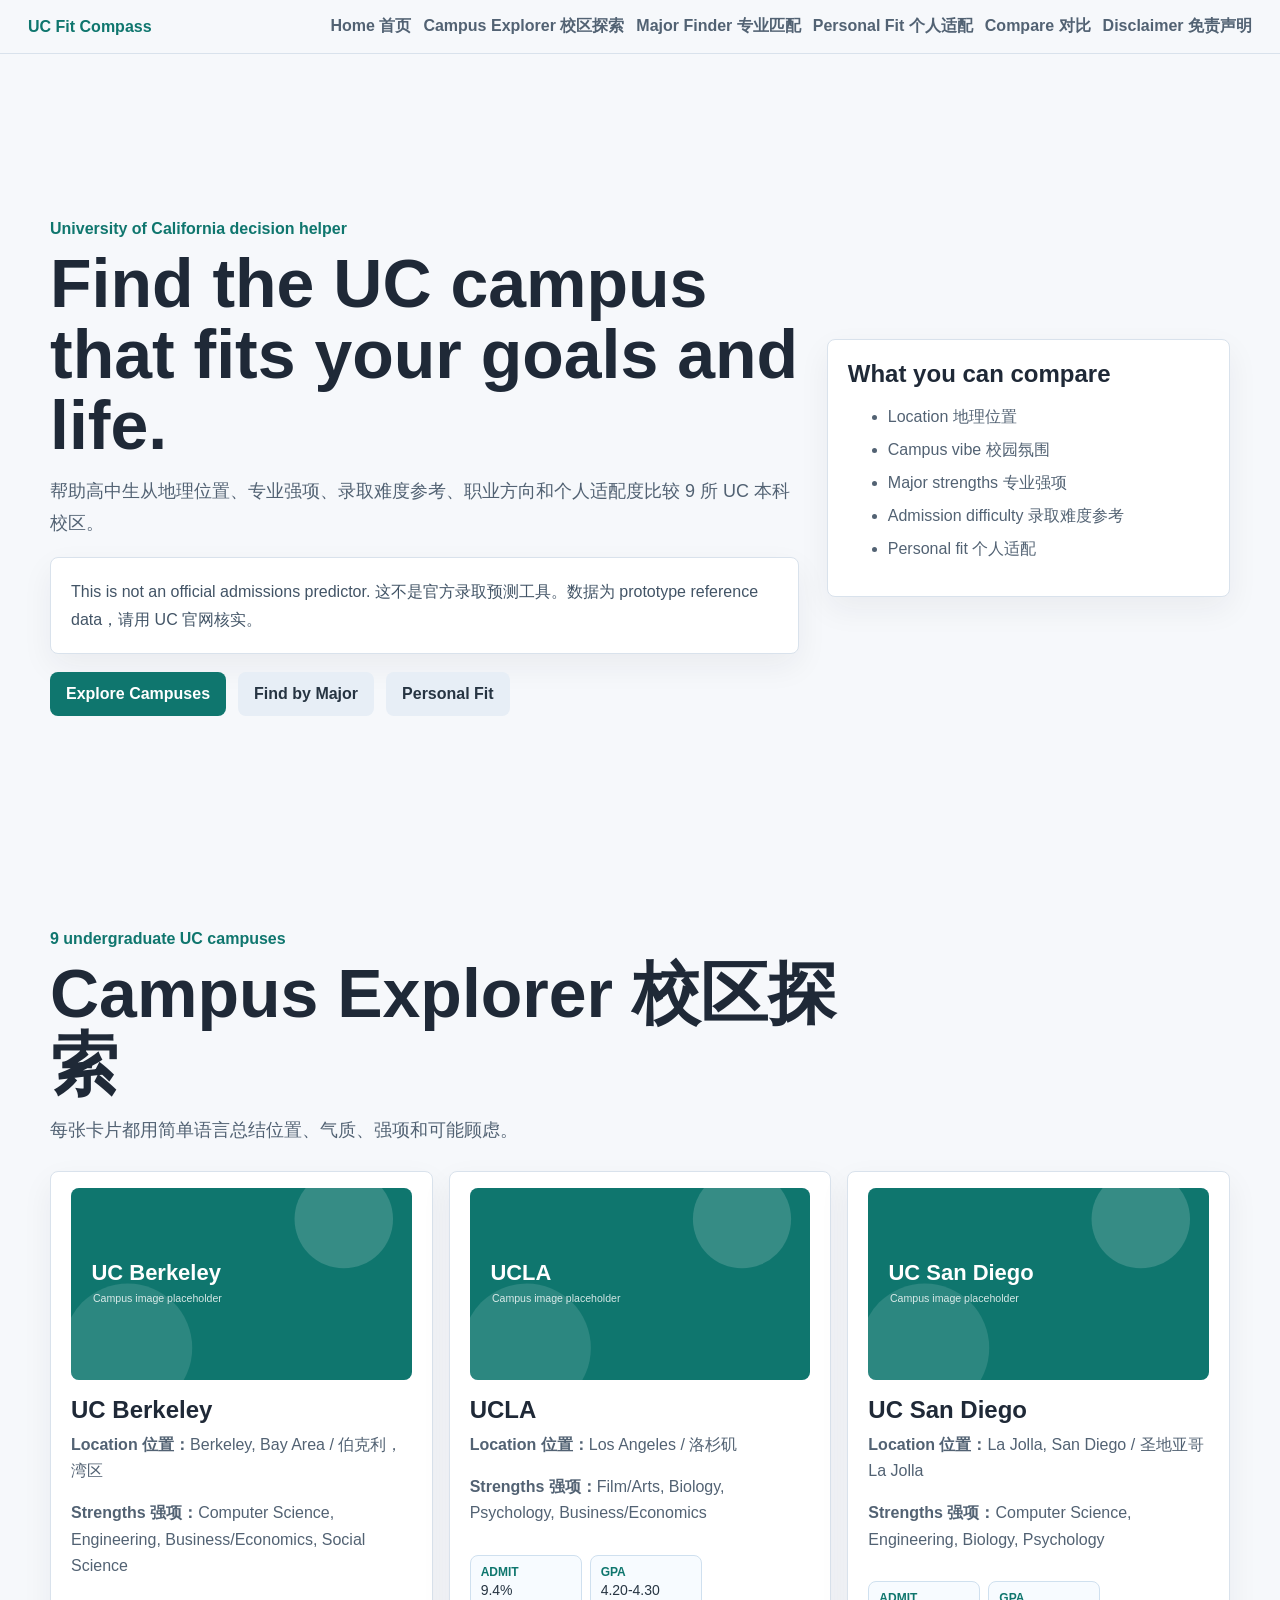
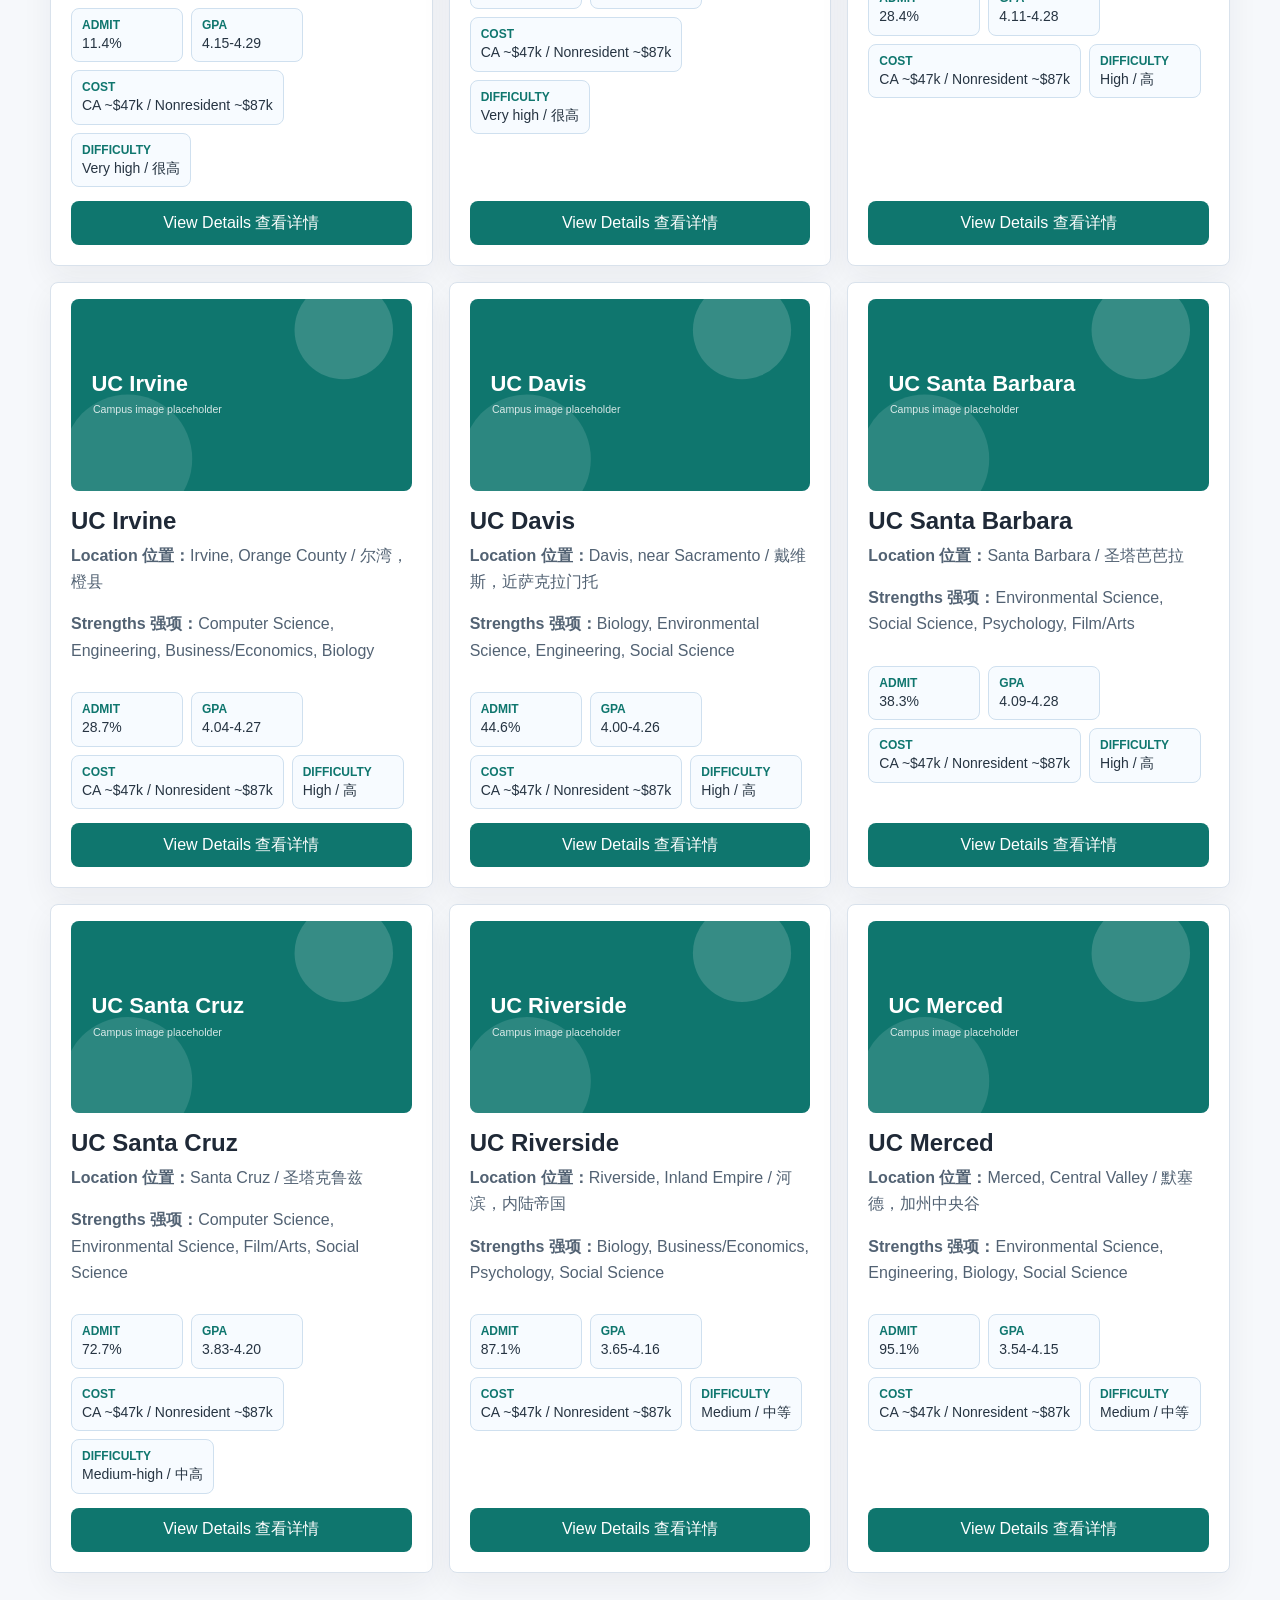
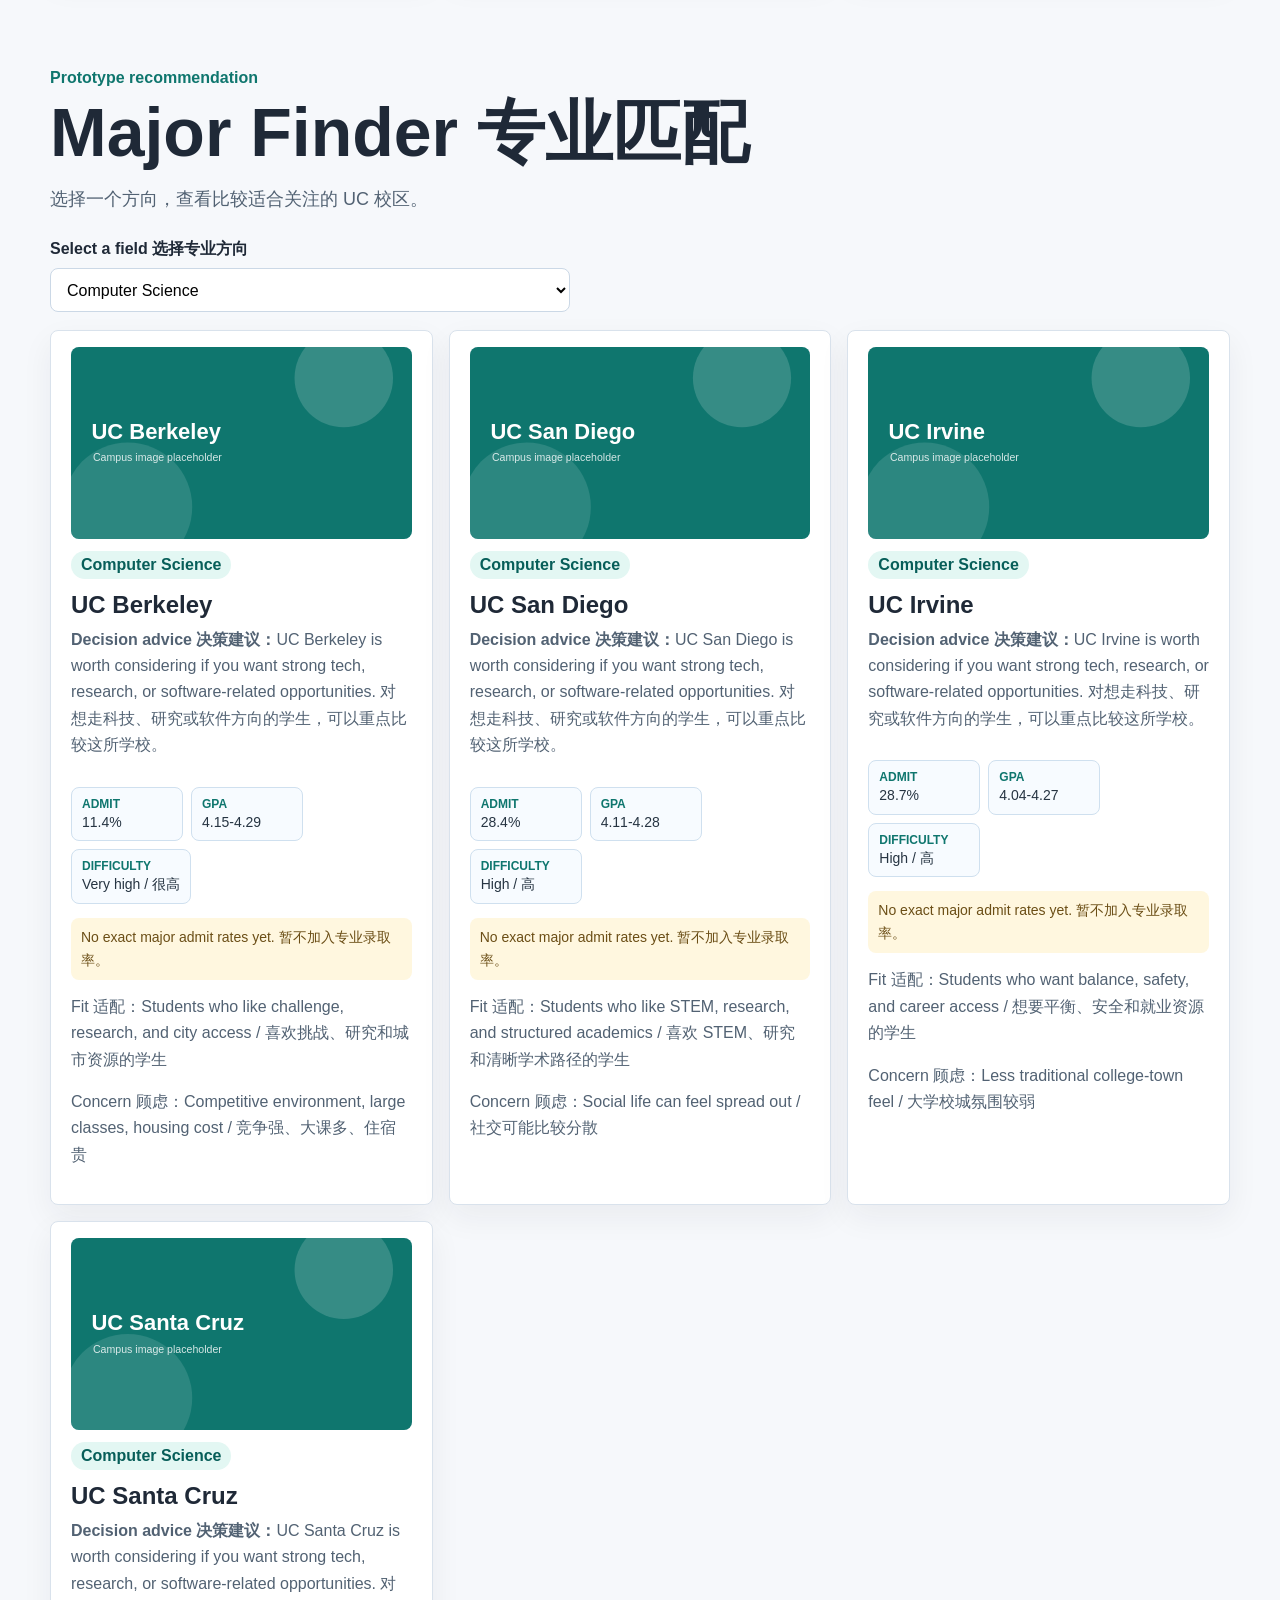
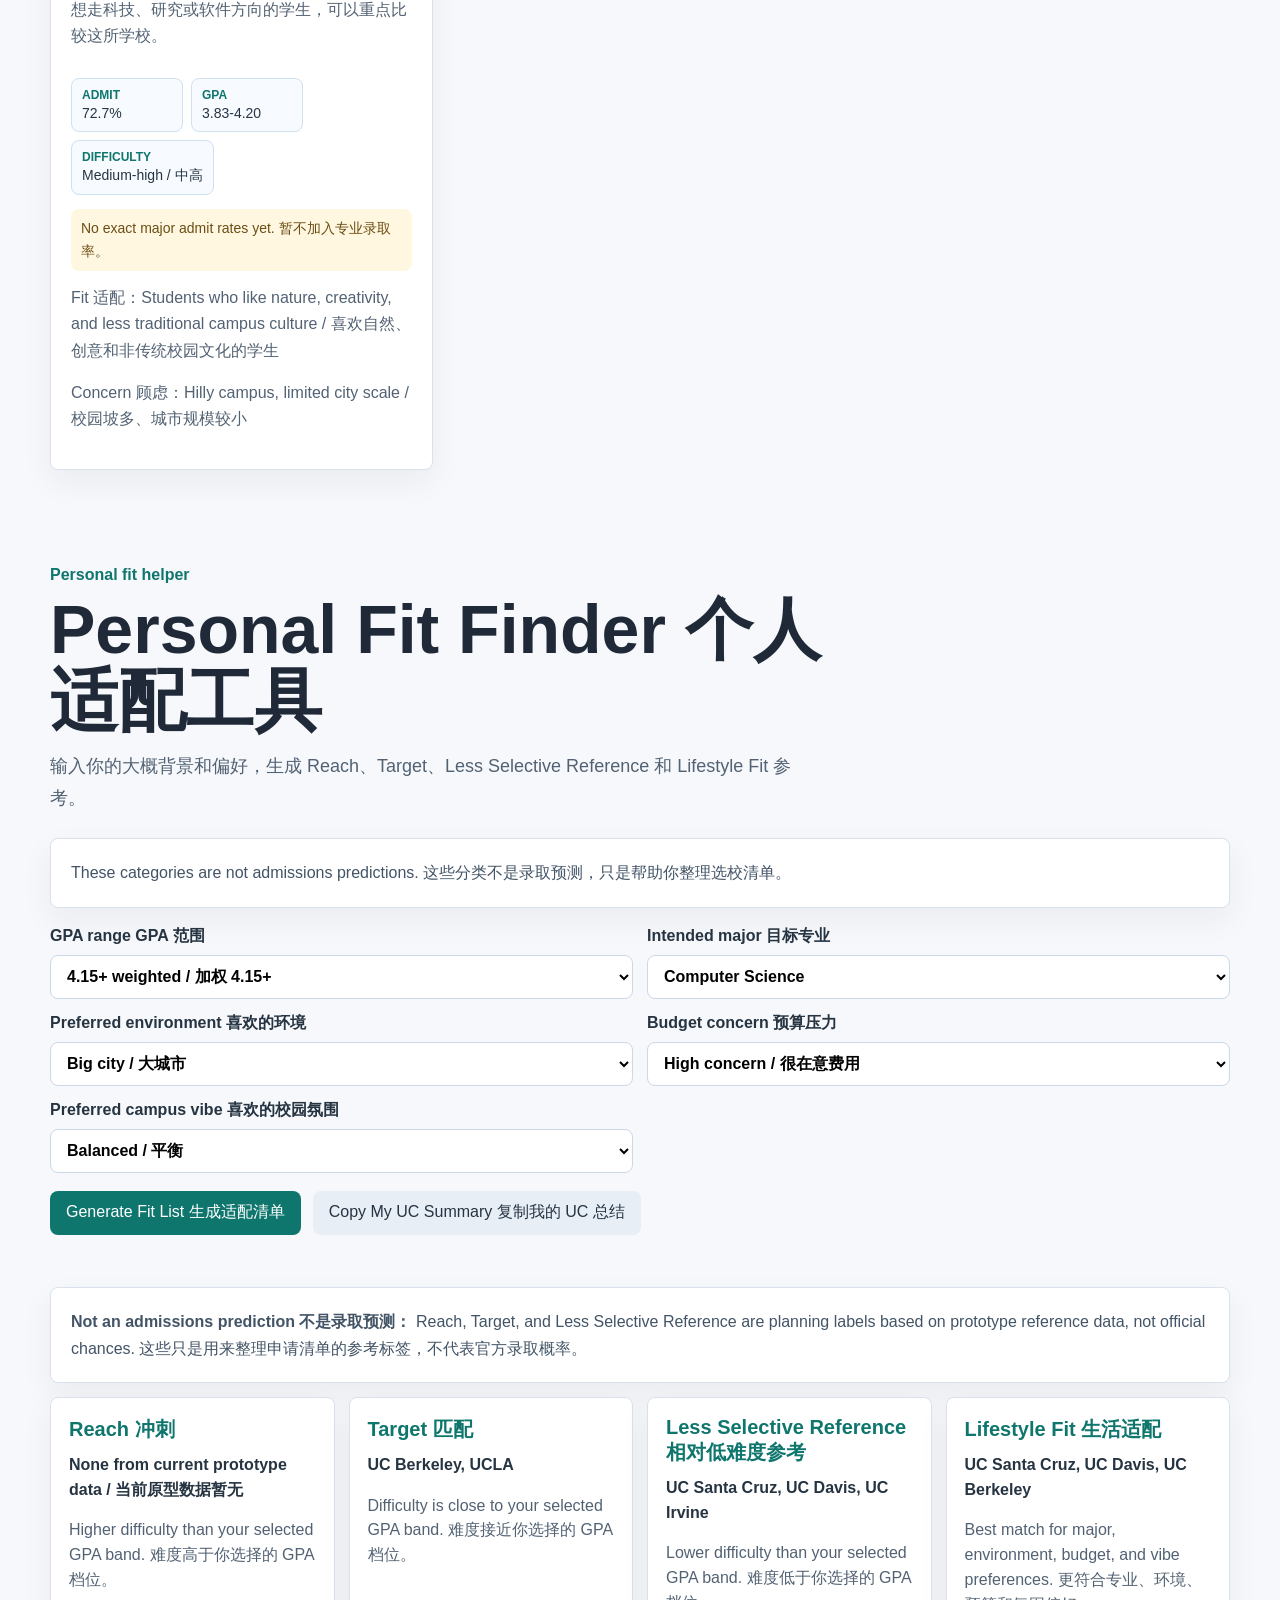
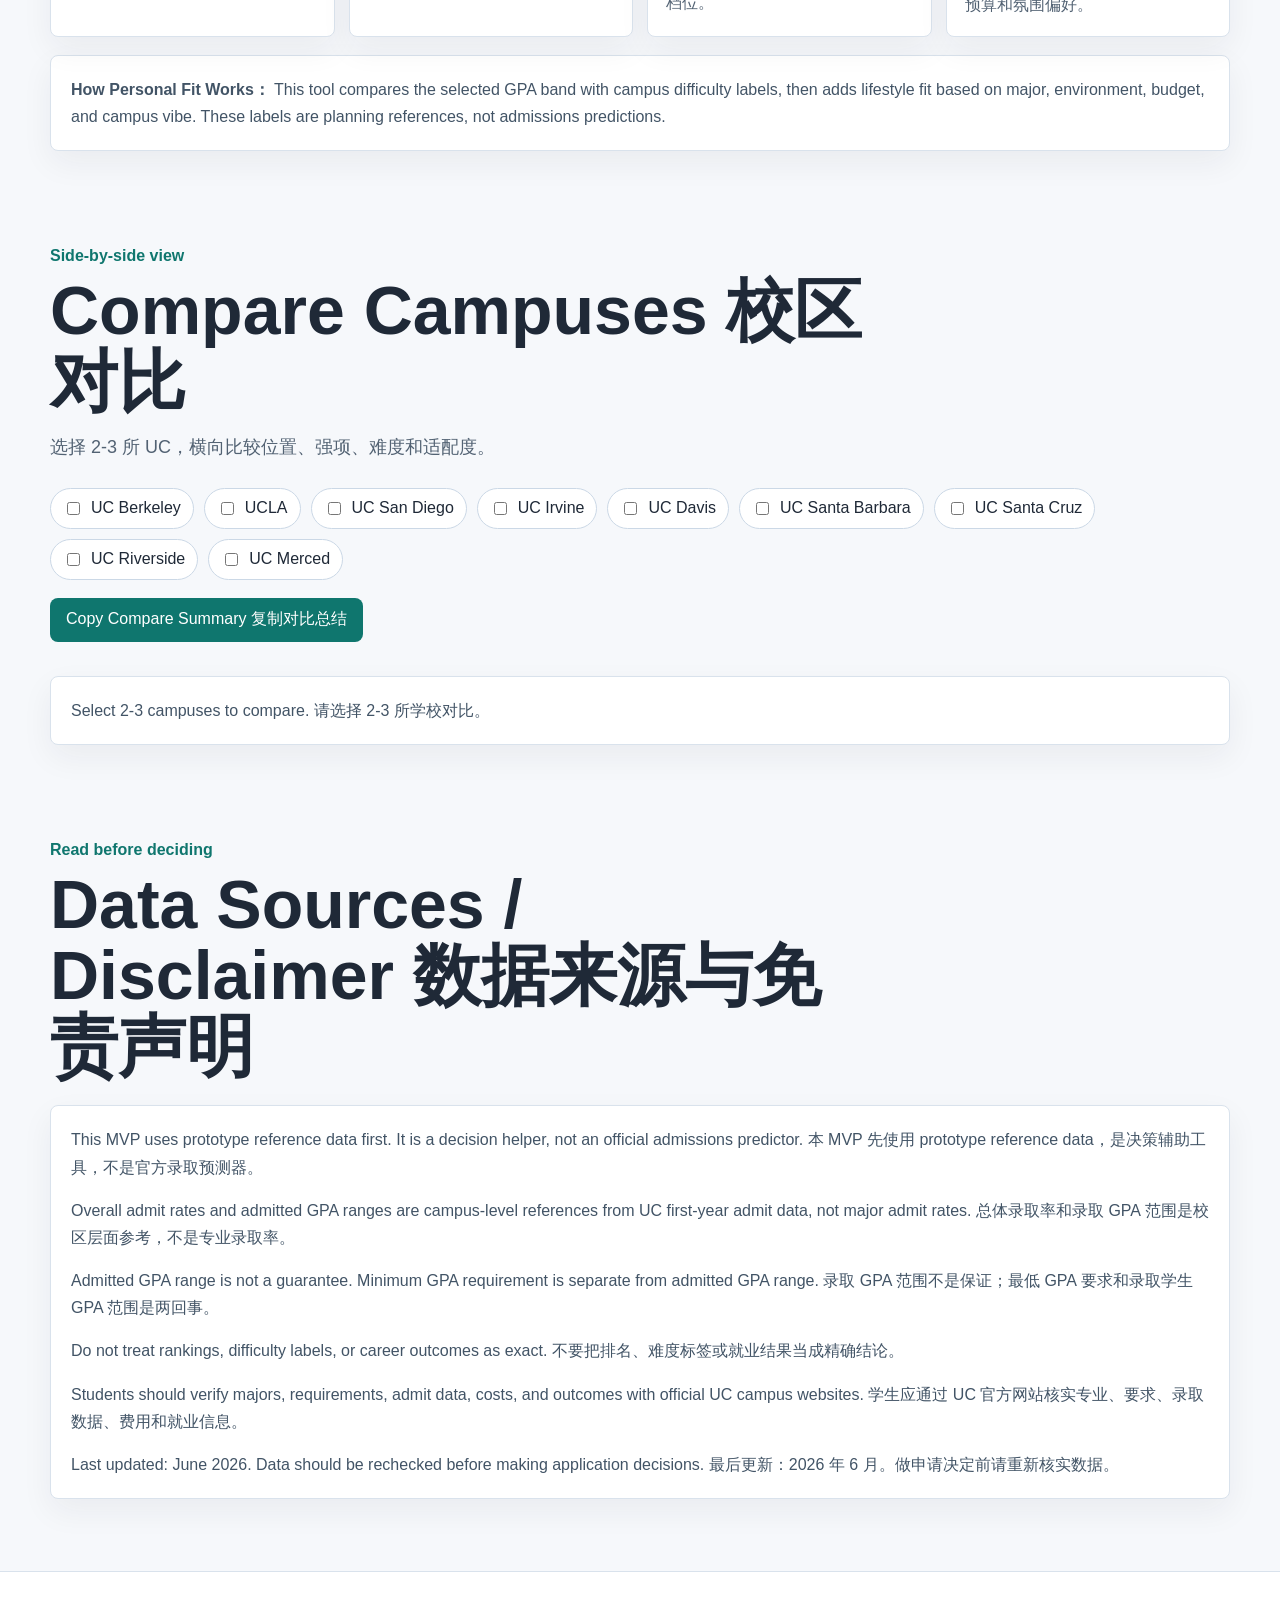
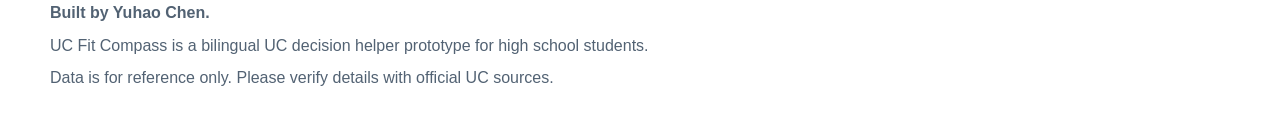
==== uc-fit-compass-vercel-ready/index.html @ 847e8f6e "Add files via upload" ====
<!doctype html>
<html lang="zh-CN">
  <head>
    <meta charset="UTF-8" />
    <meta name="viewport" content="width=device-width, initial-scale=1.0" />
    <title>UC Fit Compass</title>
    <style>
:root {
  color-scheme: light;
  font-family: -apple-system, BlinkMacSystemFont, "Segoe UI", sans-serif;
  color: #1f2937;
  background: #f6f8fb;
}

* {
  box-sizing: border-box;
}

body {
  margin: 0;
}

button,
select {
  font: inherit;
}

.site-header {
  position: sticky;
  top: 0;
  z-index: 2;
  display: flex;
  justify-content: space-between;
  gap: 18px;
  align-items: center;
  padding: 16px 28px;
  border-bottom: 1px solid #d9e2ec;
  background: rgba(246, 248, 251, 0.95);
  backdrop-filter: blur(10px);
}

.brand,
nav a,
.button {
  font-weight: 800;
  text-decoration: none;
}

.brand {
  color: #0f766e;
}

nav {
  display: flex;
  flex-wrap: wrap;
  gap: 12px;
}

nav a {
  color: #526273;
}

.page {
  width: min(1180px, calc(100% - 32px));
  margin: 0 auto;
  padding: 48px 0;
}

.hero {
  min-height: calc(100vh - 72px);
  display: grid;
  grid-template-columns: 1.3fr 0.7fr;
  gap: 28px;
  align-items: center;
}

.eyebrow {
  margin: 0 0 10px;
  color: #0f766e;
  font-weight: 900;
}

h1,
h2,
h3,
p {
  margin-top: 0;
}

h1 {
  max-width: 820px;
  margin-bottom: 16px;
  font-size: clamp(34px, 7vw, 68px);
  line-height: 1.04;
  letter-spacing: 0;
}

.lead {
  max-width: 760px;
  color: #526273;
  font-size: 18px;
  line-height: 1.75;
}

.notice,
.hero-panel,
.card,
.compare-card {
  border: 1px solid #d9e2ec;
  border-radius: 8px;
  background: #ffffff;
  box-shadow: 0 12px 32px rgba(31, 41, 55, 0.06);
}

.notice,
.hero-panel,
.card,
.compare-card {
  padding: 20px;
}

.notice {
  color: #425466;
  line-height: 1.7;
}

.notice.large p:last-child {
  margin-bottom: 0;
}

.actions {
  display: flex;
  flex-wrap: wrap;
  gap: 12px;
  margin-top: 18px;
}

.button,
button {
  min-height: 44px;
  display: inline-flex;
  align-items: center;
  justify-content: center;
  border: 0;
  border-radius: 8px;
  padding: 0 16px;
  color: #ffffff;
  background: #0f766e;
  cursor: pointer;
}

.secondary {
  color: #263442;
  background: #e7eef6;
}

.hero-panel li {
  margin: 12px 0;
  color: #526273;
}

.section-head {
  margin-bottom: 24px;
}

.cards {
  display: grid;
  grid-template-columns: repeat(3, 1fr);
  gap: 16px;
}

.card h3 {
  margin-bottom: 8px;
  font-size: 24px;
}

.card {
  display: flex;
  flex-direction: column;
}

.campus-image {
  width: 100%;
  aspect-ratio: 16 / 9;
  display: block;
  margin: -4px 0 16px;
  border-radius: 8px;
  object-fit: cover;
  background: #d9e2ec;
}

.campus-image.small {
  margin-bottom: 12px;
}

.meta {
  color: #526273;
  line-height: 1.65;
}

.mini-note {
  padding: 8px 10px;
  border-radius: 8px;
  color: #6b4e16;
  background: #fff7df;
  font-size: 14px;
}

.tag {
  width: fit-content;
  margin-bottom: 12px;
  padding: 5px 10px;
  border-radius: 999px;
  color: #075e59;
  background: #e3f7f3;
  font-weight: 800;
}

.badge-row {
  display: flex;
  flex-wrap: wrap;
  gap: 8px;
  margin: 12px 0 14px;
}

.data-badge {
  display: inline-flex;
  flex-direction: column;
  gap: 2px;
  min-width: 112px;
  padding: 9px 10px;
  border: 1px solid #cfe0ef;
  border-radius: 8px;
  color: #263442;
  background: #f7fbff;
  font-size: 14px;
  line-height: 1.25;
}

.data-badge strong {
  color: #0f766e;
  font-size: 12px;
  text-transform: uppercase;
}

.details-button {
  width: 100%;
  margin-top: auto;
}

.details-panel {
  margin-top: 14px;
  padding-top: 14px;
  border-top: 1px solid #d9e2ec;
}

.hidden {
  display: none;
}

.input-label {
  display: block;
  margin-bottom: 8px;
  font-weight: 800;
}

select {
  width: min(520px, 100%);
  min-height: 44px;
  border: 1px solid #cbd8e6;
  border-radius: 8px;
  padding: 0 12px;
  background: #ffffff;
}

.fit-form {
  display: grid;
  grid-template-columns: repeat(2, 1fr);
  gap: 14px;
  margin: 18px 0;
}

.fit-form label {
  display: grid;
  gap: 8px;
  font-weight: 800;
  color: #263442;
}

.fit-form select {
  width: 100%;
}

.fit-results {
  margin-top: 18px;
}

.fit-note {
  margin-top: 18px;
}

.copy-status {
  min-height: 24px;
  margin: 10px 0 0;
  color: #0f766e;
  font-weight: 800;
}

.fit-grid {
  display: grid;
  grid-template-columns: repeat(4, 1fr);
  gap: 14px;
  margin-top: 14px;
}

.fit-card {
  min-height: 170px;
  padding: 18px;
  border: 1px solid #d9e2ec;
  border-radius: 8px;
  background: #ffffff;
  box-shadow: 0 12px 32px rgba(31, 41, 55, 0.06);
}

.fit-card h3 {
  margin-bottom: 10px;
  color: #0f766e;
  font-size: 20px;
}

.fit-card p {
  color: #263442;
  font-weight: 800;
  line-height: 1.55;
}

.fit-card span {
  color: #526273;
  line-height: 1.55;
}

.results {
  margin-top: 18px;
}

.choice-grid {
  display: flex;
  flex-wrap: wrap;
  gap: 10px;
  margin-bottom: 18px;
}

.choice-grid label {
  display: inline-flex;
  gap: 8px;
  align-items: center;
  padding: 10px 12px;
  border: 1px solid #cbd8e6;
  border-radius: 999px;
  background: #ffffff;
}

.compare-table {
  width: 100%;
}

.compare-card h3 {
  color: #0f766e;
}

.compare-summary {
  margin-bottom: 14px;
  padding: 16px;
  border: 1px solid #cfe0ef;
  border-radius: 8px;
  color: #425466;
  background: #f7fbff;
  line-height: 1.7;
}

.table-wrap {
  width: 100%;
  overflow-x: auto;
  border: 1px solid #d9e2ec;
  border-radius: 8px;
  background: #ffffff;
  box-shadow: 0 12px 32px rgba(31, 41, 55, 0.06);
}

table {
  width: 100%;
  min-width: 760px;
  border-collapse: collapse;
}

th,
td {
  padding: 14px;
  border-bottom: 1px solid #e5edf5;
  text-align: left;
  vertical-align: top;
  line-height: 1.55;
}

thead th {
  color: #0f766e;
  background: #f0faf8;
}

tbody th {
  width: 180px;
  color: #263442;
  background: #f8fafc;
}

tr:last-child th,
tr:last-child td {
  border-bottom: 0;
}

.link-row {
  display: flex;
  flex-wrap: wrap;
  gap: 10px;
  margin-top: 14px;
}

.link-row a {
  min-height: 36px;
  display: inline-flex;
  align-items: center;
  border-radius: 8px;
  padding: 0 12px;
  color: #0f766e;
  background: #e3f7f3;
  font-weight: 800;
  text-decoration: none;
}

.site-footer {
  margin-top: 24px;
  padding: 28px;
  border-top: 1px solid #d9e2ec;
  color: #526273;
  background: #ffffff;
  line-height: 1.65;
}

.site-footer p {
  width: min(1180px, calc(100% - 32px));
  margin: 0 auto 6px;
}

.site-footer p:last-child {
  margin-bottom: 0;
}

@media (max-width: 880px) {
  .site-header,
  .hero {
    align-items: stretch;
    grid-template-columns: 1fr;
  }

  .site-header {
    flex-direction: column;
  }

  .cards {
    grid-template-columns: 1fr;
  }

  .fit-form,
  .fit-grid {
    grid-template-columns: 1fr;
  }

  h1 {
    font-size: 38px;
  }
}

    </style>
  </head>
  <body>
    <header class="site-header">
      <a class="brand" href="#home">UC Fit Compass</a>
      <nav>
        <a href="#home">Home 首页</a>
        <a href="#explorer">Campus Explorer 校区探索</a>
        <a href="#major">Major Finder 专业匹配</a>
        <a href="#fit">Personal Fit 个人适配</a>
        <a href="#compare">Compare 对比</a>
        <a href="#sources">Disclaimer 免责声明</a>
      </nav>
    </header>

    <main>
      <section id="home" class="page hero">
        <div>
          <p class="eyebrow">University of California decision helper</p>
          <h1>Find the UC campus that fits your goals and life.</h1>
          <p class="lead">
            帮助高中生从地理位置、专业强项、录取难度参考、职业方向和个人适配度比较 9 所 UC 本科校区。
          </p>
          <p class="notice">
            This is not an official admissions predictor. 这不是官方录取预测工具。数据为 prototype reference data，请用 UC 官网核实。
          </p>
          <div class="actions">
            <a class="button" href="#explorer">Explore Campuses</a>
            <a class="button secondary" href="#major">Find by Major</a>
            <a class="button secondary" href="#fit">Personal Fit</a>
          </div>
        </div>
        <aside class="hero-panel">
          <h2>What you can compare</h2>
          <ul>
            <li>Location 地理位置</li>
            <li>Campus vibe 校园氛围</li>
            <li>Major strengths 专业强项</li>
            <li>Admission difficulty 录取难度参考</li>
            <li>Personal fit 个人适配</li>
          </ul>
        </aside>
      </section>

      <section id="explorer" class="page">
        <div class="section-head">
          <p class="eyebrow">9 undergraduate UC campuses</p>
          <h1>Campus Explorer 校区探索</h1>
          <p class="lead">每张卡片都用简单语言总结位置、气质、强项和可能顾虑。</p>
        </div>
        <div id="campusGrid" class="cards"></div>
      </section>

      <section id="major" class="page">
        <div class="section-head">
          <p class="eyebrow">Prototype recommendation</p>
          <h1>Major Finder 专业匹配</h1>
          <p class="lead">选择一个方向，查看比较适合关注的 UC 校区。</p>
        </div>
        <label class="input-label" for="majorSelect">Select a field 选择专业方向</label>
        <select id="majorSelect"></select>
        <div id="majorResults" class="cards results"></div>
      </section>

      <section id="fit" class="page">
        <div class="section-head">
          <p class="eyebrow">Personal fit helper</p>
          <h1>Personal Fit Finder 个人适配工具</h1>
          <p class="lead">输入你的大概背景和偏好，生成 Reach、Target、Less Selective Reference 和 Lifestyle Fit 参考。</p>
        </div>

        <div class="notice">
          These categories are not admissions predictions. 这些分类不是录取预测，只是帮助你整理选校清单。
        </div>

        <div class="fit-form">
          <label>
            GPA range GPA 范围
            <select id="fitGpa">
              <option value="top">4.15+ weighted / 加权 4.15+</option>
              <option value="strong">4.00-4.14 weighted / 加权 4.00-4.14</option>
              <option value="solid">3.80-3.99 weighted / 加权 3.80-3.99</option>
              <option value="building">Below 3.80 weighted / 加权 3.80 以下</option>
            </select>
          </label>

          <label>
            Intended major 目标专业
            <select id="fitMajor"></select>
          </label>

          <label>
            Preferred environment 喜欢的环境
            <select id="fitEnvironment">
              <option value="city">Big city / 大城市</option>
              <option value="suburban">Suburban and organized / 郊区、安全、有规划</option>
              <option value="college-town">College town / 大学校城</option>
              <option value="coastal">Coastal / 海边</option>
              <option value="nature">Nature and quiet / 自然、安静</option>
            </select>
          </label>

          <label>
            Budget concern 预算压力
            <select id="fitBudget">
              <option value="high">High concern / 很在意费用</option>
              <option value="medium">Some concern / 有点在意</option>
              <option value="low">Low concern / 不太在意</option>
            </select>
          </label>

          <label>
            Preferred campus vibe 喜欢的校园氛围
            <select id="fitVibe">
              <option value="balanced">Balanced / 平衡</option>
              <option value="competitive">Challenging / 有挑战</option>
              <option value="social">Social / 社交活跃</option>
              <option value="supportive">Supportive / 支持性强</option>
              <option value="creative">Creative / 创意自由</option>
              <option value="research">Research-focused / 研究导向</option>
            </select>
          </label>
        </div>

        <div class="actions">
          <button id="fitButton" type="button">Generate Fit List 生成适配清单</button>
          <button id="copyFitButton" class="secondary" type="button">Copy My UC Summary 复制我的 UC 总结</button>
        </div>
        <p id="copyStatus" class="copy-status"></p>
        <div id="fitResults" class="fit-results"></div>
        <div class="notice fit-note">
          <strong>How Personal Fit Works：</strong>
          This tool compares the selected GPA band with campus difficulty labels, then adds lifestyle fit based on major, environment, budget, and campus vibe.
          These labels are planning references, not admissions predictions.
        </div>
      </section>

      <section id="compare" class="page">
        <div class="section-head">
          <p class="eyebrow">Side-by-side view</p>
          <h1>Compare Campuses 校区对比</h1>
          <p class="lead">选择 2-3 所 UC，横向比较位置、强项、难度和适配度。</p>
        </div>
        <div id="compareChoices" class="choice-grid"></div>
        <div class="actions">
          <button id="copyCompareButton" type="button">Copy Compare Summary 复制对比总结</button>
        </div>
        <p id="compareCopyStatus" class="copy-status"></p>
        <div id="compareTable" class="compare-table"></div>
      </section>

      <section id="sources" class="page">
        <div class="section-head">
          <p class="eyebrow">Read before deciding</p>
          <h1>Data Sources / Disclaimer 数据来源与免责声明</h1>
        </div>
        <div class="notice large">
          <p>
            This MVP uses prototype reference data first. It is a decision helper, not an official admissions predictor.
            本 MVP 先使用 prototype reference data，是决策辅助工具，不是官方录取预测器。
          </p>
          <p>
            Overall admit rates and admitted GPA ranges are campus-level references from UC first-year admit data, not major admit rates.
            总体录取率和录取 GPA 范围是校区层面参考，不是专业录取率。
          </p>
          <p>
            Admitted GPA range is not a guarantee. Minimum GPA requirement is separate from admitted GPA range.
            录取 GPA 范围不是保证；最低 GPA 要求和录取学生 GPA 范围是两回事。
          </p>
          <p>
            Do not treat rankings, difficulty labels, or career outcomes as exact. 不要把排名、难度标签或就业结果当成精确结论。
          </p>
          <p>
            Students should verify majors, requirements, admit data, costs, and outcomes with official UC campus websites.
            学生应通过 UC 官方网站核实专业、要求、录取数据、费用和就业信息。
          </p>
          <p>
            Last updated: June 2026. Data should be rechecked before making application decisions.
            最后更新：2026 年 6 月。做申请决定前请重新核实数据。
          </p>
        </div>
      </section>
    </main>

    <footer class="site-footer">
      <p><strong>Built by Yuhao Chen.</strong></p>
      <p>UC Fit Compass is a bilingual UC decision helper prototype for high school students.</p>
      <p>Data is for reference only. Please verify details with official UC sources.</p>
    </footer>

    <script>
const minGpaRequirement =
  "California residents: 3.0 A-G GPA minimum; Nonresidents: 3.4 A-G GPA minimum";
const estimatedAnnualCost =
  "Reference only: CA resident on campus about $47k/year; nonresident on campus about $87k/year";
const officialCostLink =
  "https://admission.universityofcalifornia.edu/tuition-financial-aid/tuition-cost-of-attendance/";

function placeholderImage(campusName, color) {
  const svg = `
    <svg xmlns="http://www.w3.org/2000/svg" width="900" height="520" viewBox="0 0 900 520">
      <rect width="900" height="520" fill="${color}"/>
      <circle cx="720" cy="90" r="130" fill="rgba(255,255,255,0.16)"/>
      <circle cx="150" cy="430" r="170" fill="rgba(255,255,255,0.12)"/>
      <text x="54" y="250" fill="white" font-family="Arial, sans-serif" font-size="58" font-weight="700">${campusName}</text>
      <text x="58" y="310" fill="rgba(255,255,255,0.82)" font-family="Arial, sans-serif" font-size="28">Campus image placeholder</text>
    </svg>
  `;
  return `data:image/svg+xml;charset=UTF-8,${encodeURIComponent(svg)}`;
}

function commonsImage(fileName) {
  return `https://commons.wikimedia.org/wiki/Special:FilePath/${encodeURIComponent(fileName)}`;
}

function commonsPage(fileName) {
  return `https://commons.wikimedia.org/wiki/File:${encodeURIComponent(fileName).replaceAll("%20", "_")}`;
}

const campuses = [
  {
    name: "UC Berkeley",
    campusImage: commonsImage("Uc berkeley campus.jpg"),
    imageSource: commonsPage("Uc berkeley campus.jpg"),
    location: "Berkeley, Bay Area / 伯克利，湾区",
    vibe: "Intense, intellectual, activist / 学术强、节奏快、公共议题活跃",
    overallAdmitRate: "11.4%",
    admittedGpaRange: "4.15-4.29",
    minimumGpaRequirement: minGpaRequirement,
    estimatedAnnualCost,
    officialAdmissionsLink: "https://admission.universityofcalifornia.edu/campuses-majors/berkeley/first-year-admit-data.html",
    officialCostLink,
    strengths: ["Computer Science", "Engineering", "Business/Economics", "Social Science"],
    difficulty: "Very high / 很高",
    fit: "Students who like challenge, research, and city access / 喜欢挑战、研究和城市资源的学生",
    concerns: "Competitive environment, large classes, housing cost / 竞争强、大课多、住宿贵",
    source: "UC Admissions Fall 2025; UC Cost 2026-27 average"
  },
  {
    name: "UCLA",
    campusImage: commonsImage("2019 UCLA Royce Hall and Haines Hall.jpg"),
    imageSource: commonsPage("2019 UCLA Royce Hall and Haines Hall.jpg"),
    location: "Los Angeles / 洛杉矶",
    vibe: "Energetic, social, big-city / 活跃、社交强、大城市资源多",
    overallAdmitRate: "9.4%",
    admittedGpaRange: "4.20-4.30",
    minimumGpaRequirement: minGpaRequirement,
    estimatedAnnualCost,
    officialAdmissionsLink: "https://admission.universityofcalifornia.edu/campuses-majors/ucla/first-year-admit-data.html",
    officialCostLink,
    strengths: ["Film/Arts", "Biology", "Psychology", "Business/Economics"],
    difficulty: "Very high / 很高",
    fit: "Students who want academics plus city opportunities / 想兼顾学术和城市机会的学生",
    concerns: "Traffic, competition, large campus / 交通拥堵、竞争强、校园大",
    source: "UC Admissions Fall 2025; UC Cost 2026-27 average"
  },
  {
    name: "UC San Diego",
    campusImage: commonsImage("UCSD campus (6484576619).jpg"),
    imageSource: commonsPage("UCSD campus (6484576619).jpg"),
    location: "La Jolla, San Diego / 圣地亚哥 La Jolla",
    vibe: "STEM-focused, coastal, research-heavy / STEM 强、海边、研究氛围浓",
    overallAdmitRate: "28.4%",
    admittedGpaRange: "4.11-4.28",
    minimumGpaRequirement: minGpaRequirement,
    estimatedAnnualCost,
    officialAdmissionsLink: "https://admission.universityofcalifornia.edu/campuses-majors/san-diego/first-year-admit-data.html",
    officialCostLink,
    strengths: ["Computer Science", "Engineering", "Biology", "Psychology"],
    difficulty: "High / 高",
    fit: "Students who like STEM, research, and structured academics / 喜欢 STEM、研究和清晰学术路径的学生",
    concerns: "Social life can feel spread out / 社交可能比较分散",
    source: "UC Admissions Fall 2025; UC Cost 2026-27 average"
  },
  {
    name: "UC Irvine",
    campusImage: commonsImage("Aldrich Park, UCI.jpg"),
    imageSource: commonsPage("Aldrich Park, UCI.jpg"),
    location: "Irvine, Orange County / 尔湾，橙县",
    vibe: "Organized, safe, suburban / 规划好、安全、郊区型",
    overallAdmitRate: "28.7%",
    admittedGpaRange: "4.04-4.27",
    minimumGpaRequirement: minGpaRequirement,
    estimatedAnnualCost,
    officialAdmissionsLink: "https://admission.universityofcalifornia.edu/campuses-majors/irvine/first-year-admit-data.html",
    officialCostLink,
    strengths: ["Computer Science", "Engineering", "Business/Economics", "Biology"],
    difficulty: "High / 高",
    fit: "Students who want balance, safety, and career access / 想要平衡、安全和就业资源的学生",
    concerns: "Less traditional college-town feel / 大学校城氛围较弱",
    source: "UC Admissions Fall 2025; UC Cost 2026-27 average"
  },
  {
    name: "UC Davis",
    campusImage: commonsImage("Mrak Hall (UC Davis) Across Lake Spafford.jpg"),
    imageSource: commonsPage("Mrak Hall (UC Davis) Across Lake Spafford.jpg"),
    location: "Davis, near Sacramento / 戴维斯，近萨克拉门托",
    vibe: "Friendly, bike-friendly, college town / 友好、自行车文化、大学城",
    overallAdmitRate: "44.6%",
    admittedGpaRange: "4.00-4.26",
    minimumGpaRequirement: minGpaRequirement,
    estimatedAnnualCost,
    officialAdmissionsLink: "https://admission.universityofcalifornia.edu/campuses-majors/davis/first-year-admit-data.html",
    officialCostLink,
    strengths: ["Biology", "Environmental Science", "Engineering", "Social Science"],
    difficulty: "High / 高",
    fit: "Students who like community, science, and a calmer town / 喜欢社区感、科学和安静环境的学生",
    concerns: "Smaller city feel / 城市资源不如 LA 或湾区",
    source: "UC Admissions Fall 2025; UC Cost 2026-27 average"
  },
  {
    name: "UC Santa Barbara",
    campusImage: commonsImage("UCSB University Center and Storke Tower.jpg"),
    imageSource: commonsPage("UCSB University Center and Storke Tower.jpg"),
    location: "Santa Barbara / 圣塔芭芭拉",
    vibe: "Coastal, social, relaxed but academic / 海边、社交强、轻松但学术不错",
    overallAdmitRate: "38.3%",
    admittedGpaRange: "4.09-4.28",
    minimumGpaRequirement: minGpaRequirement,
    estimatedAnnualCost,
    officialAdmissionsLink: "https://admission.universityofcalifornia.edu/campuses-majors/santa-barbara/first-year-admit-data.html",
    officialCostLink,
    strengths: ["Environmental Science", "Social Science", "Psychology", "Film/Arts"],
    difficulty: "High / 高",
    fit: "Students who want campus life, beach, and academics / 想要校园生活、海边和学术平衡的学生",
    concerns: "Party reputation, housing pressure / 派对名声、住房压力",
    source: "UC Admissions Fall 2025; UC Cost 2026-27 average"
  },
  {
    name: "UC Santa Cruz",
    campusImage: commonsImage("McHenry Library UCSC.jpg"),
    imageSource: commonsPage("McHenry Library UCSC.jpg"),
    location: "Santa Cruz / 圣塔克鲁兹",
    vibe: "Nature, creative, independent / 自然环境强、创意、独立",
    overallAdmitRate: "72.7%",
    admittedGpaRange: "3.83-4.20",
    minimumGpaRequirement: minGpaRequirement,
    estimatedAnnualCost,
    officialAdmissionsLink: "https://admission.universityofcalifornia.edu/campuses-majors/santa-cruz/first-year-admit-data.html",
    officialCostLink,
    strengths: ["Computer Science", "Environmental Science", "Film/Arts", "Social Science"],
    difficulty: "Medium-high / 中高",
    fit: "Students who like nature, creativity, and less traditional campus culture / 喜欢自然、创意和非传统校园文化的学生",
    concerns: "Hilly campus, limited city scale / 校园坡多、城市规模较小",
    source: "UC Admissions Fall 2025; UC Cost 2026-27 average"
  },
  {
    name: "UC Riverside",
    campusImage: commonsImage("Ucr-belltower.jpg"),
    imageSource: commonsPage("Ucr-belltower.jpg"),
    location: "Riverside, Inland Empire / 河滨，内陆帝国",
    vibe: "Supportive, diverse, growing / 支持性强、多元、发展中",
    overallAdmitRate: "87.1%",
    admittedGpaRange: "3.65-4.16",
    minimumGpaRequirement: minGpaRequirement,
    estimatedAnnualCost,
    officialAdmissionsLink: "https://admission.universityofcalifornia.edu/campuses-majors/riverside/first-year-admit-data.html",
    officialCostLink,
    strengths: ["Biology", "Business/Economics", "Psychology", "Social Science"],
    difficulty: "Medium / 中等",
    fit: "Students who want UC access, support, and room to grow / 想要 UC 机会、支持和成长空间的学生",
    concerns: "Hot weather, less coastal access / 天气热、离海边远",
    source: "UC Admissions Fall 2025; UC Cost 2026-27 average"
  },
  {
    name: "UC Merced",
    campusImage: commonsImage("University of California, Merced.jpg"),
    imageSource: commonsPage("University of California, Merced.jpg"),
    location: "Merced, Central Valley / 默塞德，加州中央谷",
    vibe: "Newer, close-knit, opportunity-focused / 较新、小社区感、机会成长型",
    overallAdmitRate: "95.1%",
    admittedGpaRange: "3.54-4.15",
    minimumGpaRequirement: minGpaRequirement,
    estimatedAnnualCost,
    officialAdmissionsLink: "https://admission.universityofcalifornia.edu/campuses-majors/merced/first-year-admit-data.html",
    officialCostLink,
    strengths: ["Environmental Science", "Engineering", "Biology", "Social Science"],
    difficulty: "Medium / 中等",
    fit: "Students who want smaller classes and growth opportunities / 想要小一些环境和成长机会的学生",
    concerns: "Newer reputation, fewer city resources / 学校较新、城市资源较少",
    source: "UC Admissions Fall 2025; UC Cost 2026-27 average"
  }
];

const fields = ["Computer Science", "Engineering", "Business/Economics", "Biology", "Psychology", "Social Science", "Film/Arts", "Environmental Science"];

const campusGrid = document.querySelector("#campusGrid");
const majorSelect = document.querySelector("#majorSelect");
const majorResults = document.querySelector("#majorResults");
const fitMajor = document.querySelector("#fitMajor");
const fitButton = document.querySelector("#fitButton");
const copyFitButton = document.querySelector("#copyFitButton");
const copyStatus = document.querySelector("#copyStatus");
const fitResults = document.querySelector("#fitResults");
const compareChoices = document.querySelector("#compareChoices");
const copyCompareButton = document.querySelector("#copyCompareButton");
const compareCopyStatus = document.querySelector("#compareCopyStatus");
const compareTable = document.querySelector("#compareTable");

let currentFitSummary = "";
let currentCompareSummary = "";

function renderCampusCards() {
  campusGrid.innerHTML = campuses.map(renderCampusCard).join("");
}

function getBadge(label, value) {
  return `<span class="data-badge"><strong>${label}</strong>${value}</span>`;
}

function shortCost() {
  return "CA ~$47k / Nonresident ~$87k";
}

function campusImageTag(campus, sizeClass = "") {
  const fallback = placeholderImage(campus.name, "#0f766e");
  return `<img class="campus-image ${sizeClass}" src="${campus.campusImage}" alt="${campus.name} campus image" onerror="this.onerror=null; this.src='${fallback}'" />`;
}

function renderCampusCard(campus) {
  return `
    <article class="card">
      ${campusImageTag(campus)}
      <h3>${campus.name}</h3>
      <p class="meta"><strong>Location 位置：</strong>${campus.location}</p>
      <p class="meta"><strong>Strengths 强项：</strong>${campus.strengths.join(", ")}</p>
      <div class="badge-row">
        ${getBadge("Admit", campus.overallAdmitRate)}
        ${getBadge("GPA", campus.admittedGpaRange)}
        ${getBadge("Cost", shortCost())}
        ${getBadge("Difficulty", campus.difficulty)}
      </div>
      <button class="details-button" type="button">View Details 查看详情</button>
      <div class="details-panel hidden">
        <p class="meta"><strong>Vibe 氛围：</strong>${campus.vibe}</p>
        <p class="meta"><strong>Best fit 适合：</strong>${campus.fit}</p>
        <p class="meta"><strong>Concerns 顾虑：</strong>${campus.concerns}</p>
        <p class="meta"><strong>Minimum GPA 最低 GPA：</strong>${campus.minimumGpaRequirement}</p>
        <p class="meta mini-note">Admitted GPA range is not a guarantee. 录取学生 GPA 范围不是录取保证。</p>
        <p class="meta mini-note">Estimated cost is a reference only and varies by campus and student. 费用只是参考，会因校区和个人情况变化。</p>
        <p class="meta"><strong>Source 来源：</strong>${campus.source}</p>
        <div class="link-row">
          <a href="${campus.officialAdmissionsLink}" target="_blank" rel="noreferrer">Official admit data</a>
          <a href="${campus.officialCostLink}" target="_blank" rel="noreferrer">Official cost info</a>
          <a href="${campus.imageSource}" target="_blank" rel="noreferrer">Image source</a>
        </div>
      </div>
    </article>
  `;
}

function setupDetailsButtons() {
  document.querySelectorAll(".details-button").forEach((button) => {
    button.addEventListener("click", () => {
      const panel = button.nextElementSibling;
      const isHidden = panel.classList.toggle("hidden");
      button.textContent = isHidden ? "View Details 查看详情" : "Hide Details 收起详情";
    });
  });
}

function buildMajorAdvice(campus, field) {
  const advice = {
    "Computer Science": `${campus.name} is worth considering if you want strong tech, research, or software-related opportunities. 对想走科技、研究或软件方向的学生，可以重点比较这所学校。`,
    Engineering: `${campus.name} may fit students who want applied problem-solving, labs, and project-based learning. 如果你喜欢动手解决问题、实验室和项目学习，可以把它放入候选。`,
    "Business/Economics": `${campus.name} can be a good option if you want economics, campus recruiting, or nearby internship access. 如果你关注经济、实习和职业资源，可以进一步查专业和社团机会。`,
    Biology: `${campus.name} is useful to compare if you are thinking about life science, pre-health, or research experience. 如果你考虑生命科学、医学预科或科研经历，可以重点查看课程和实验室。`,
    Psychology: `${campus.name} may fit students interested in human behavior, research, education, or health-related paths. 如果你关注心理、人类行为、教育或健康相关方向，可以比较课程设置。`,
    "Social Science": `${campus.name} is worth comparing if you care about policy, society, data, community work, or public service. 如果你关注社会、政策、数据、社区或公共服务，可以把它列为选择。`,
    "Film/Arts": `${campus.name} may fit students who want creative work, media, performance, or arts communities. 如果你想走创意、媒体、表演或艺术社群，可以查看作品集和课程要求。`,
    "Environmental Science": `${campus.name} is a strong candidate if you care about climate, ecology, sustainability, or outdoor field work. 如果你关注气候、生态、可持续发展或户外研究，可以优先比较。`
  };

  return advice[field] || `${campus.name} may be a useful campus to compare for this field.`;
}

function renderMajorOptions() {
  majorSelect.innerHTML = fields.map((field) => `<option value="${field}">${field}</option>`).join("");
  fitMajor.innerHTML = fields.map((field) => `<option value="${field}">${field}</option>`).join("");
}

function renderMajorResults() {
  const field = majorSelect.value;
  const matches = campuses.filter((campus) => campus.strengths.includes(field)).slice(0, 5);

  majorResults.innerHTML = matches
    .map(
      (campus) => `
        <article class="card">
          ${campusImageTag(campus, "small")}
          <div class="tag">${field}</div>
          <h3>${campus.name}</h3>
          <p class="meta"><strong>Decision advice 决策建议：</strong>${buildMajorAdvice(campus, field)}</p>
          <div class="badge-row">
            ${getBadge("Admit", campus.overallAdmitRate)}
            ${getBadge("GPA", campus.admittedGpaRange)}
            ${getBadge("Difficulty", campus.difficulty)}
          </div>
          <p class="meta mini-note">No exact major admit rates yet. 暂不加入专业录取率。</p>
          <p class="meta">Fit 适配：${campus.fit}</p>
          <p class="meta">Concern 顾虑：${campus.concerns}</p>
        </article>
      `
    )
    .join("");
}

function getDifficultyScore(campus) {
  if (campus.difficulty.includes("Very high")) return 4;
  if (campus.difficulty.includes("High")) return 3;
  if (campus.difficulty.includes("Medium-high")) return 2;
  return 1;
}

function getGpaLevel(value) {
  const levels = {
    top: 4,
    strong: 3,
    solid: 2,
    building: 1
  };
  return levels[value] || 2;
}

function getCampusMatchScore(campus, preferences) {
  let score = 0;
  const text = `${campus.location} ${campus.vibe} ${campus.fit} ${campus.concerns}`.toLowerCase();

  if (campus.strengths.includes(preferences.major)) score += 3;
  if (text.includes(preferences.environment)) score += 2;
  if (preferences.environment === "city" && (text.includes("city") || text.includes("los angeles") || text.includes("bay area"))) score += 2;
  if (preferences.environment === "coastal" && (text.includes("coastal") || text.includes("beach"))) score += 2;
  if (preferences.environment === "nature" && text.includes("nature")) score += 2;
  if (preferences.environment === "college-town" && text.includes("college town")) score += 2;
  if (preferences.environment === "suburban" && text.includes("suburban")) score += 2;

  if (preferences.vibe === "competitive" && text.includes("challenge")) score += 2;
  if (preferences.vibe === "social" && text.includes("social")) score += 2;
  if (preferences.vibe === "supportive" && text.includes("support")) score += 2;
  if (preferences.vibe === "creative" && text.includes("creative")) score += 2;
  if (preferences.vibe === "research" && text.includes("research")) score += 2;
  if (preferences.vibe === "balanced" && (text.includes("balance") || text.includes("friendly"))) score += 2;

  if (preferences.budget === "high" && !text.includes("housing cost") && !text.includes("housing pressure")) score += 1;
  return score;
}

function pickCampuses(candidates, count = 3) {
  return candidates.slice(0, count).map((campus) => campus.name).join(", ") || "None from current prototype data / 当前原型数据暂无";
}

function renderFitResults() {
  const preferences = {
    gpa: document.querySelector("#fitGpa").value,
    major: fitMajor.value,
    environment: document.querySelector("#fitEnvironment").value,
    budget: document.querySelector("#fitBudget").value,
    vibe: document.querySelector("#fitVibe").value
  };
  const gpaLevel = getGpaLevel(preferences.gpa);
  const scored = campuses
    .map((campus) => ({
      ...campus,
      score: getCampusMatchScore(campus, preferences),
      difficultyScore: getDifficultyScore(campus)
    }))
    .sort((a, b) => b.score - a.score || a.difficultyScore - b.difficultyScore);

  const reach = scored.filter((campus) => campus.difficultyScore > gpaLevel);
  const target = scored.filter((campus) => campus.difficultyScore === gpaLevel);
  const lessSelective = scored.filter((campus) => campus.difficultyScore < gpaLevel);
  const lifestyle = scored.filter((campus) => campus.score >= 3);
  const reachText = pickCampuses(reach);
  const targetText = pickCampuses(target);
  const lessSelectiveText = pickCampuses(lessSelective);
  const lifestyleText = pickCampuses(lifestyle);

  currentFitSummary = [
    "UC Fit Compass Summary",
    "Built by Yuhao Chen",
    "Goal: Help students compare UC campuses with clearer data and fit logic.",
    "Data: Prototype reference only. Verify with official UC sources.",
    "",
    "These categories are not admissions predictions.",
    `Reach: ${reachText}`,
    `Target: ${targetText}`,
    `Less Selective Reference: ${lessSelectiveText}`,
    `Lifestyle Fit: ${lifestyleText}`
  ].join("\n");

  fitResults.innerHTML = `
    <div class="notice">
      <strong>Not an admissions prediction 不是录取预测：</strong>
      Reach, Target, and Less Selective Reference are planning labels based on prototype reference data, not official chances.
      这些只是用来整理申请清单的参考标签，不代表官方录取概率。
    </div>
    <div class="fit-grid">
      ${renderFitCard("Reach 冲刺", reachText, "Higher difficulty than your selected GPA band. 难度高于你选择的 GPA 档位。")}
      ${renderFitCard("Target 匹配", targetText, "Difficulty is close to your selected GPA band. 难度接近你选择的 GPA 档位。")}
      ${renderFitCard("Less Selective Reference 相对低难度参考", lessSelectiveText, "Lower difficulty than your selected GPA band. 难度低于你选择的 GPA 档位。")}
      ${renderFitCard("Lifestyle Fit 生活适配", lifestyleText, "Best match for major, environment, budget, and vibe preferences. 更符合专业、环境、预算和氛围偏好。")}
    </div>
  `;
  copyStatus.textContent = "";
}

function renderFitCard(title, schools, note) {
  return `
    <article class="fit-card">
      <h3>${title}</h3>
      <p>${schools}</p>
      <span>${note}</span>
    </article>
  `;
}

function renderCompareChoices() {
  compareChoices.innerHTML = campuses
    .map(
      (campus) => `
        <label>
          <input type="checkbox" value="${campus.name}" />
          ${campus.name}
        </label>
      `
    )
    .join("");
}

function buildCompareSummary(selected) {
  const names = selected.map((campus) => campus.name).join(", ");
  const difficulties = [...new Set(selected.map((campus) => campus.difficulty))].join(" vs ");
  const locations = selected.map((campus) => campus.location.split(" / ")[0]).join(" | ");
  const allStrengths = [...new Set(selected.flatMap((campus) => campus.strengths))].slice(0, 6).join(", ");
  const summaryText = `${names} differ most in location (${locations}), difficulty (${difficulties}), and academic strengths (${allStrengths}).`;
  currentCompareSummary = [
    "UC Fit Compass Compare Summary",
    `Selected campuses: ${names}`,
    `Biggest differences: ${summaryText}`,
    "Data: Prototype reference only. Verify with official UC sources."
  ].join("\n");

  return `
    <div class="compare-summary">
      <strong>Biggest differences 主要差异：</strong>
      ${summaryText}
      选择时重点看地理位置、录取难度参考、专业强项和生活氛围。
    </div>
  `;
}

function renderCompareTable() {
  const selectedNames = [...compareChoices.querySelectorAll("input:checked")]
    .map((input) => input.value)
    .slice(0, 3);
  const selected = campuses.filter((campus) => selectedNames.includes(campus.name));

  if (selected.length < 2) {
    compareTable.innerHTML = `<div class="notice">Select 2-3 campuses to compare. 请选择 2-3 所学校对比。</div>`;
    currentCompareSummary = "";
    compareCopyStatus.textContent = "";
    return;
  }

  const rows = [
    ["Location 位置", "location"],
    ["Admit rate 录取率", "overallAdmitRate"],
    ["GPA range GPA 范围", "admittedGpaRange"],
    ["Difficulty 难度", "difficulty"],
    ["Estimated cost 预估费用", "estimatedAnnualCost"],
    ["Strengths 强项", "strengths"],
    ["Vibe 氛围", "vibe"],
    ["Best fit 适合", "fit"],
    ["Concerns 顾虑", "concerns"]
  ];

  compareTable.innerHTML = `
    ${buildCompareSummary(selected)}
    <div class="table-wrap">
      <table>
        <thead>
          <tr>
            <th>Factor 对比项</th>
            ${selected.map((campus) => `<th>${campus.name}</th>`).join("")}
          </tr>
        </thead>
        <tbody>
          ${rows
            .map(
              ([label, key]) => `
                <tr>
                  <th>${label}</th>
                  ${selected
                    .map((campus) => {
                      const value = Array.isArray(campus[key]) ? campus[key].join(", ") : campus[key];
                      return `<td>${value}</td>`;
                    })
                    .join("")}
                </tr>
              `
            )
            .join("")}
        </tbody>
      </table>
    </div>
  `;
}

majorSelect.addEventListener("change", renderMajorResults);
fitButton.addEventListener("click", renderFitResults);
copyFitButton.addEventListener("click", async () => {
  if (!currentFitSummary) {
    renderFitResults();
  }

  try {
    await navigator.clipboard.writeText(currentFitSummary);
    copyStatus.textContent = "Copied. 已复制。";
  } catch (error) {
    copyStatus.textContent = "Copy failed. 请手动复制结果。";
  }
});
copyCompareButton.addEventListener("click", async () => {
  if (!currentCompareSummary) {
    compareCopyStatus.textContent = "Select 2-3 campuses first. 请先选择 2-3 所学校。";
    return;
  }

  try {
    await navigator.clipboard.writeText(currentCompareSummary);
    compareCopyStatus.textContent = "Copied. 已复制。";
  } catch (error) {
    compareCopyStatus.textContent = "Copy failed. 请手动复制总结。";
  }
});
compareChoices.addEventListener("change", (event) => {
  const checkedInputs = compareChoices.querySelectorAll("input:checked");
  if (checkedInputs.length > 3) {
    event.target.checked = false;
  }
  renderCompareTable();
});

renderCampusCards();
setupDetailsButtons();
renderMajorOptions();
renderMajorResults();
renderFitResults();
renderCompareChoices();
renderCompareTable();

    </script>
  </body>
</html>
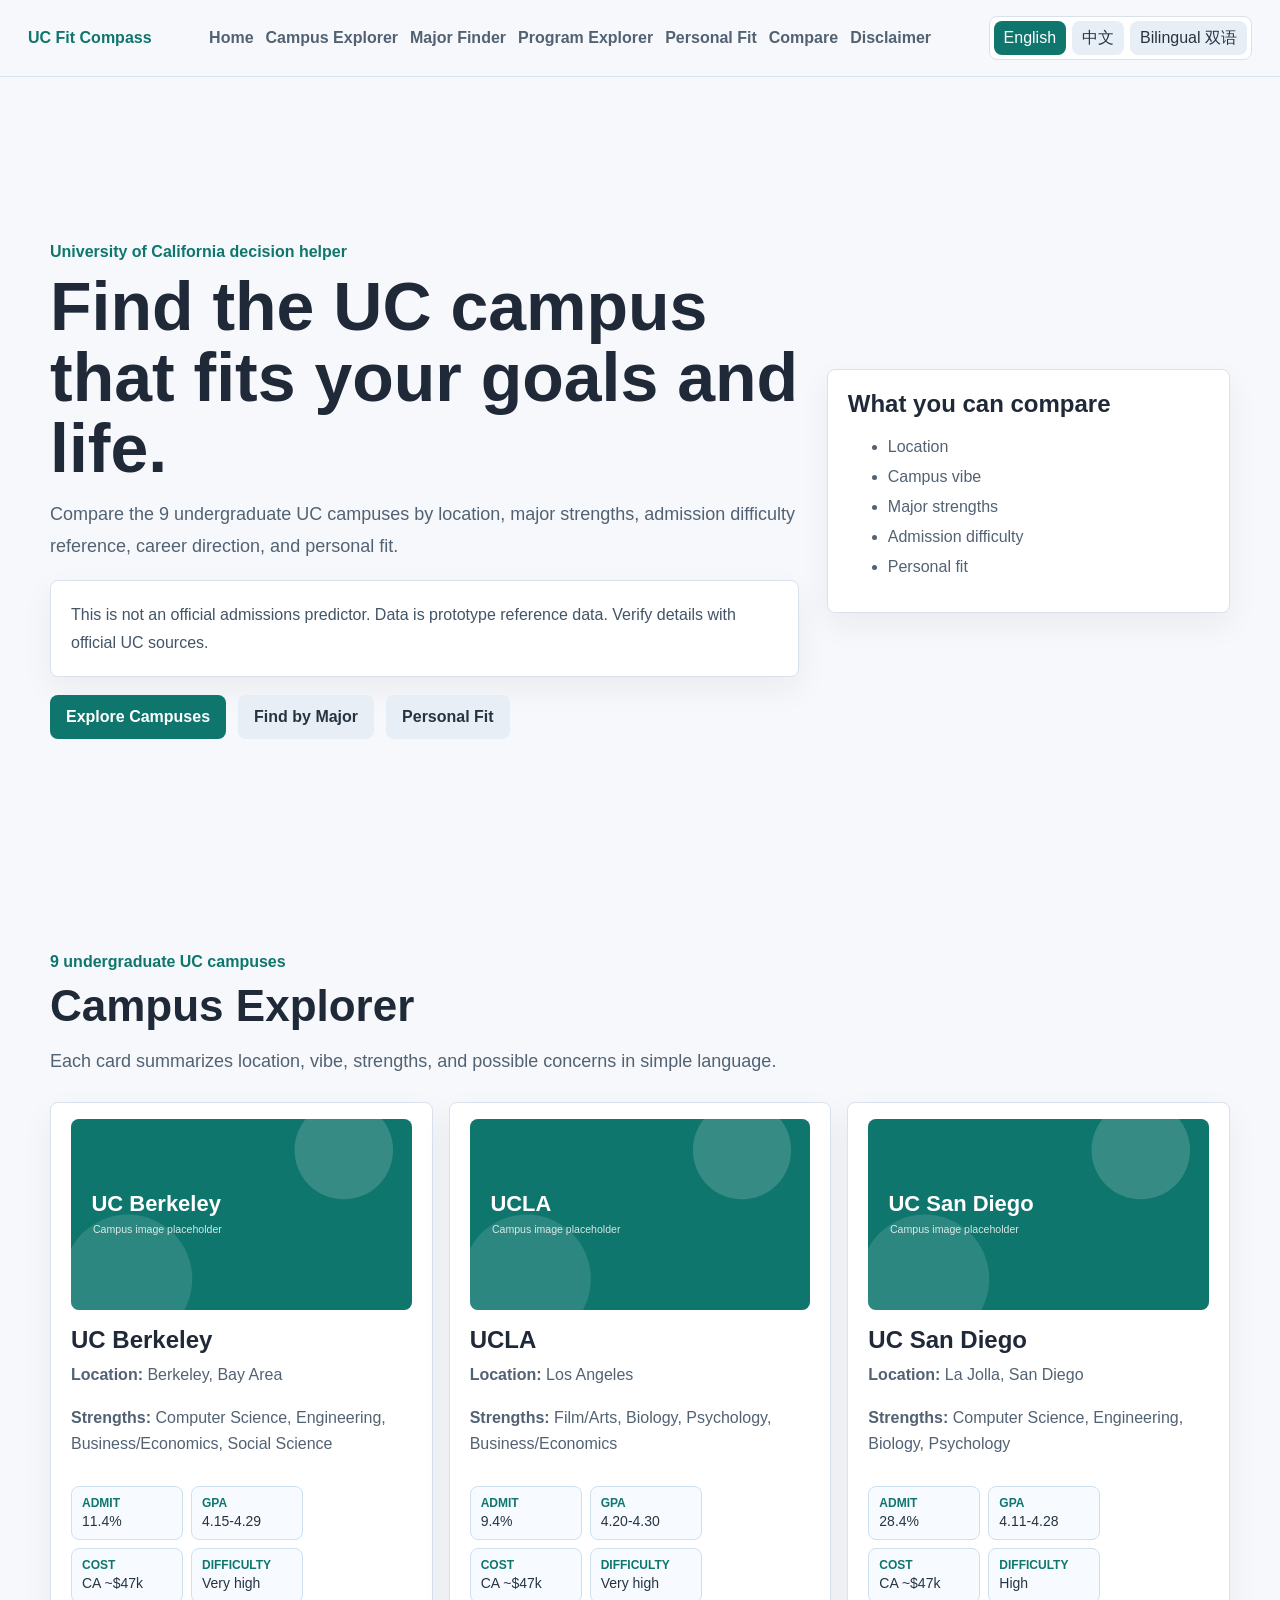
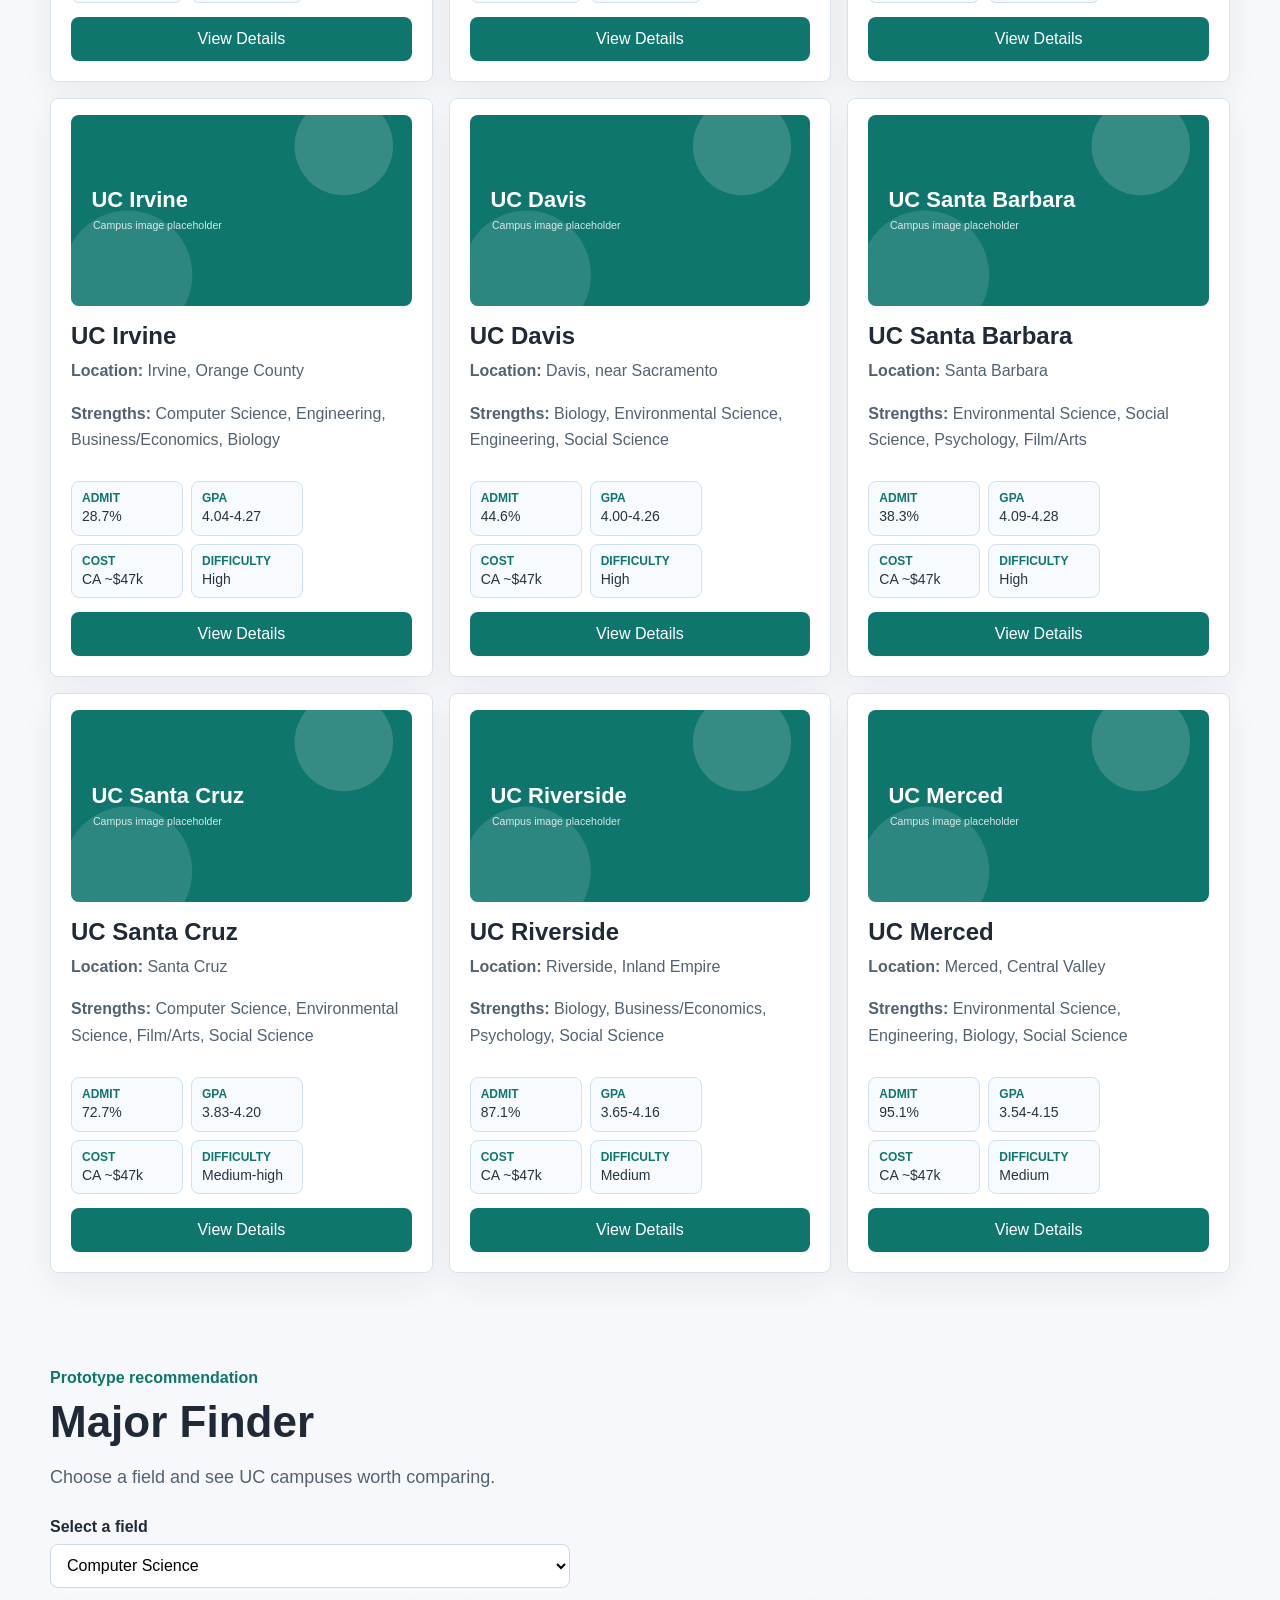
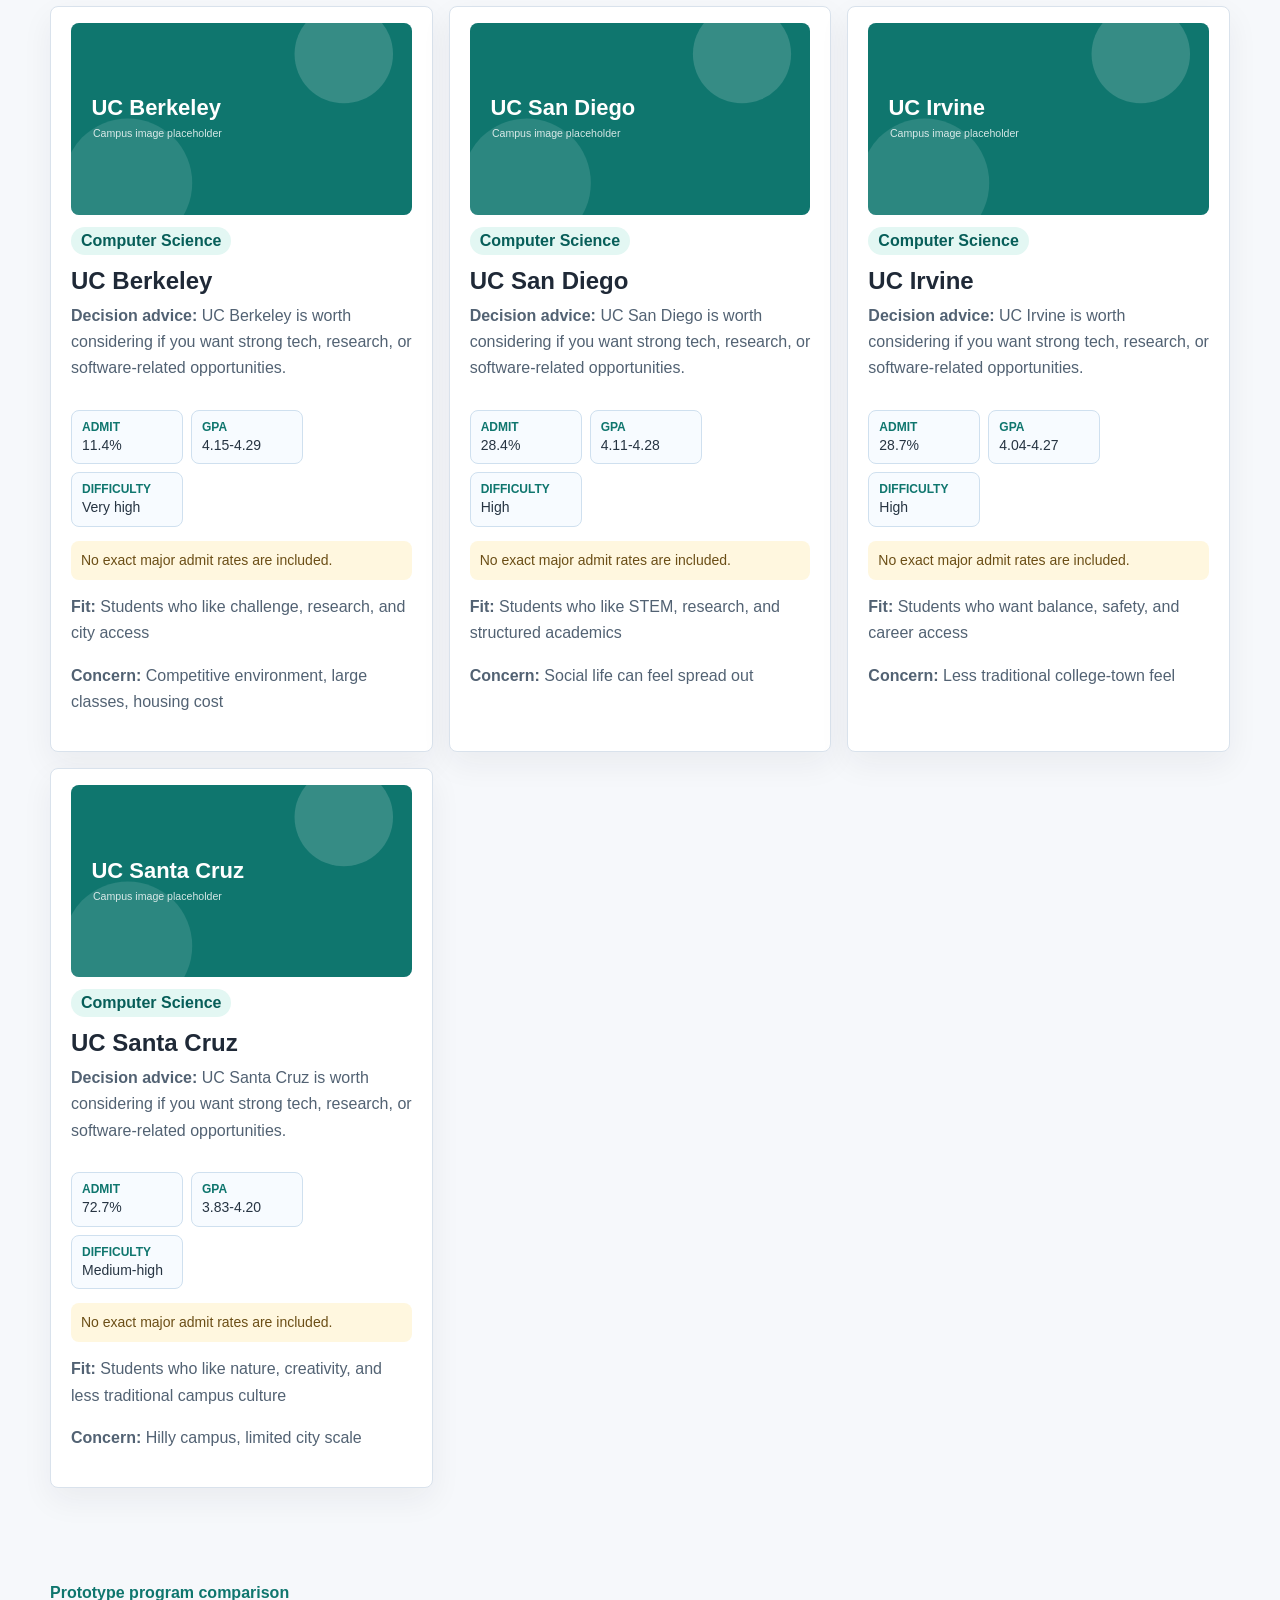
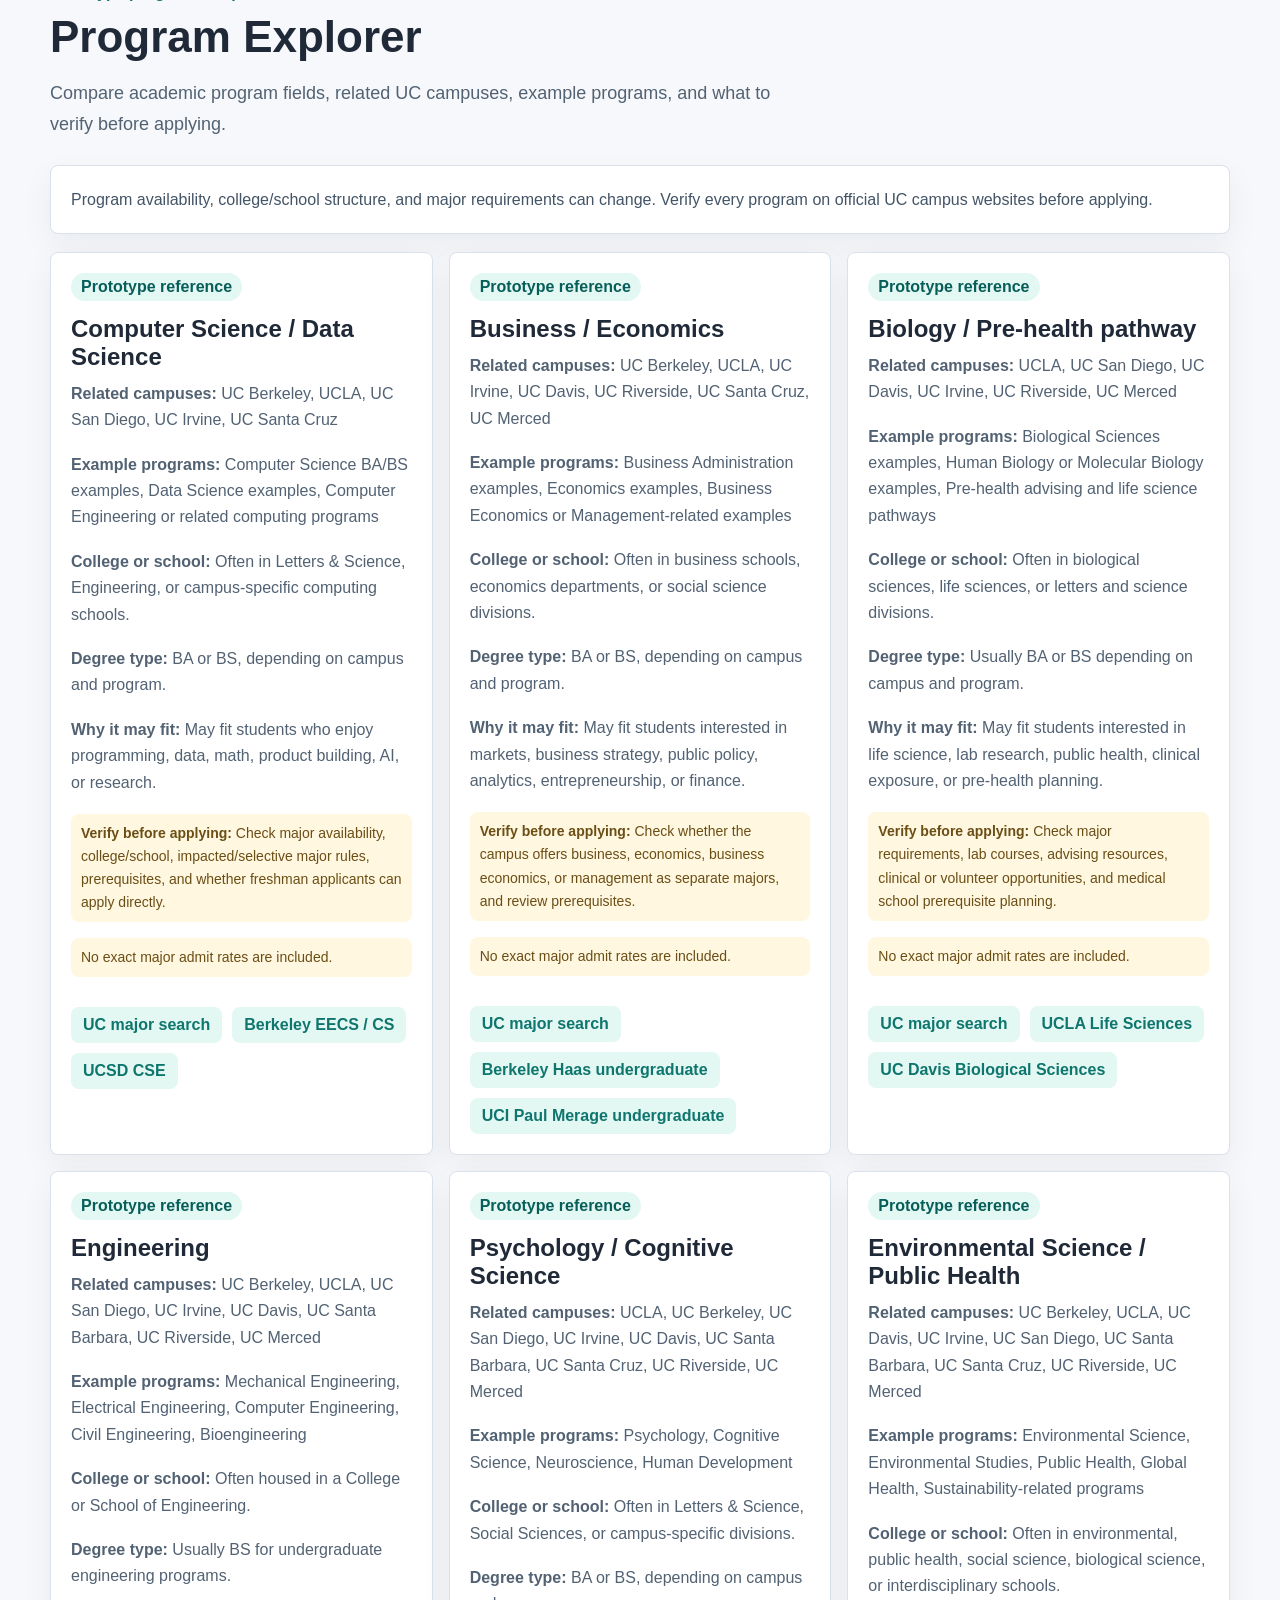
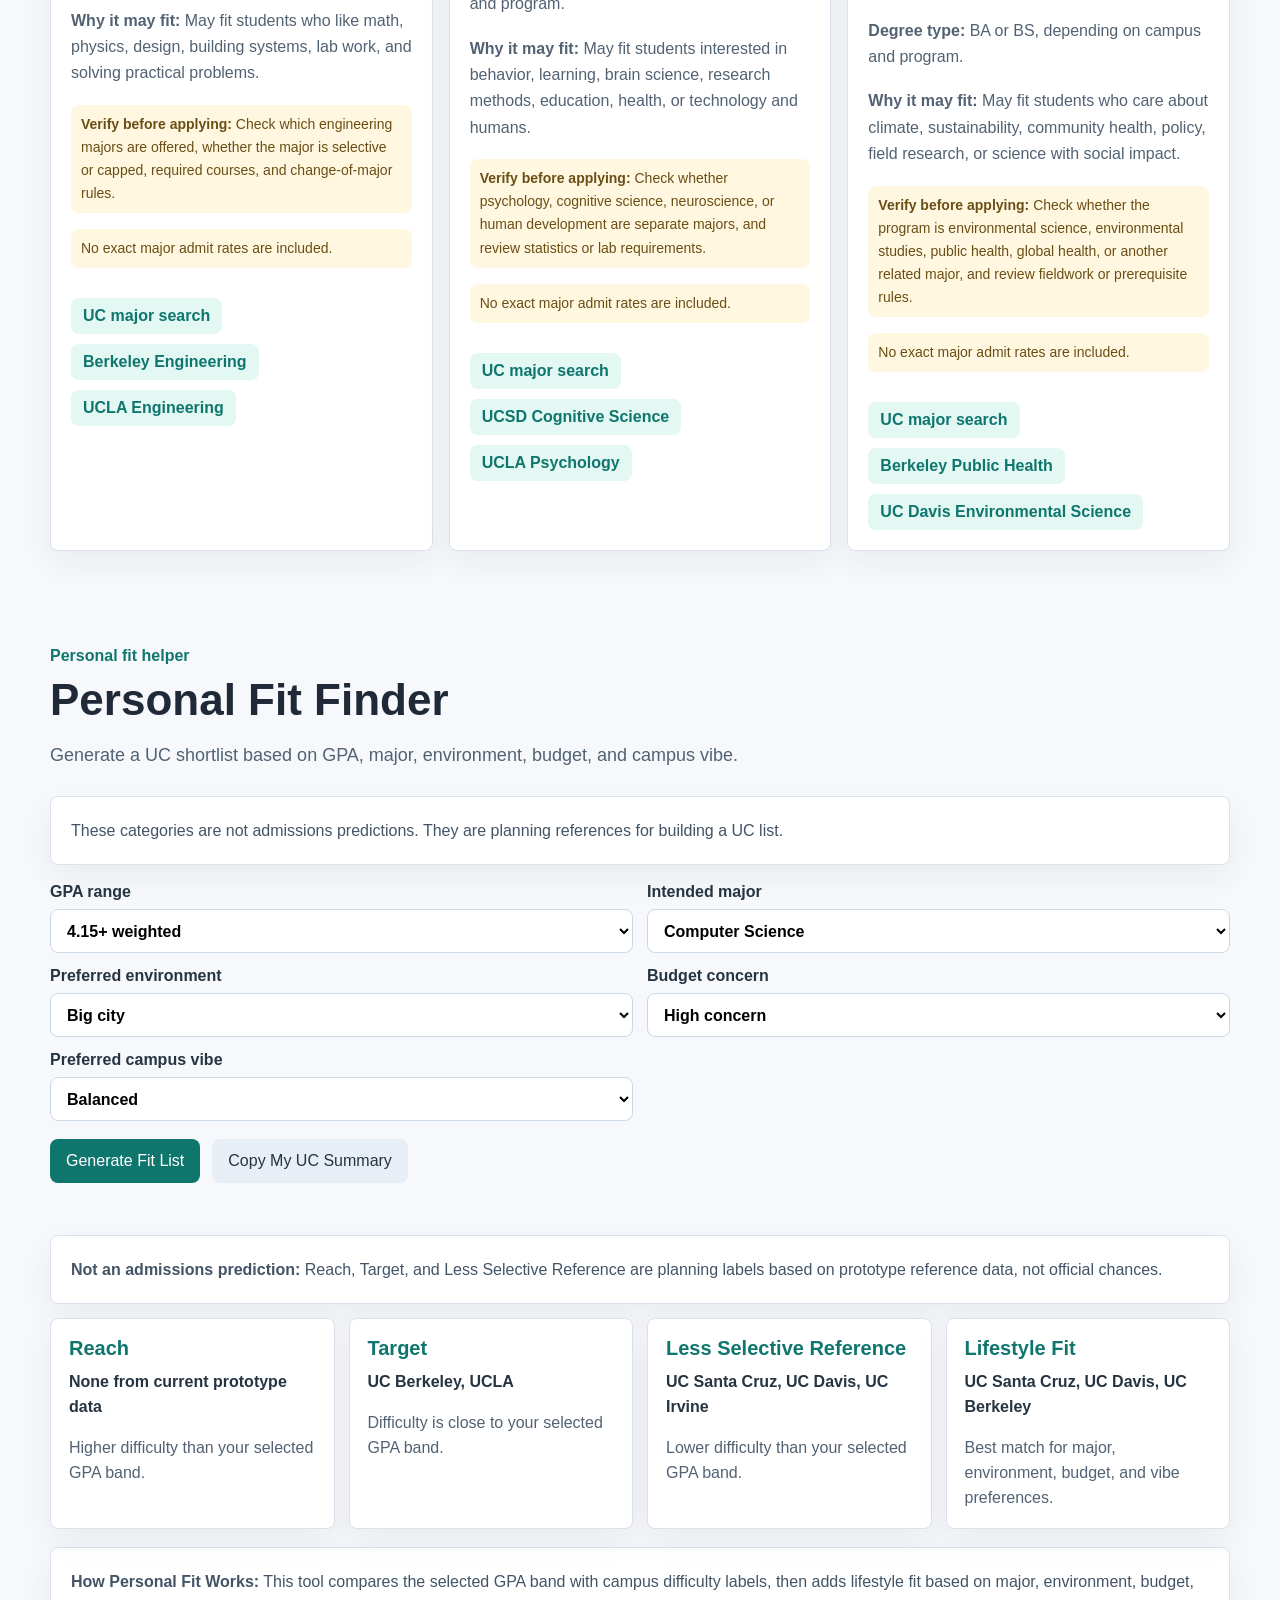
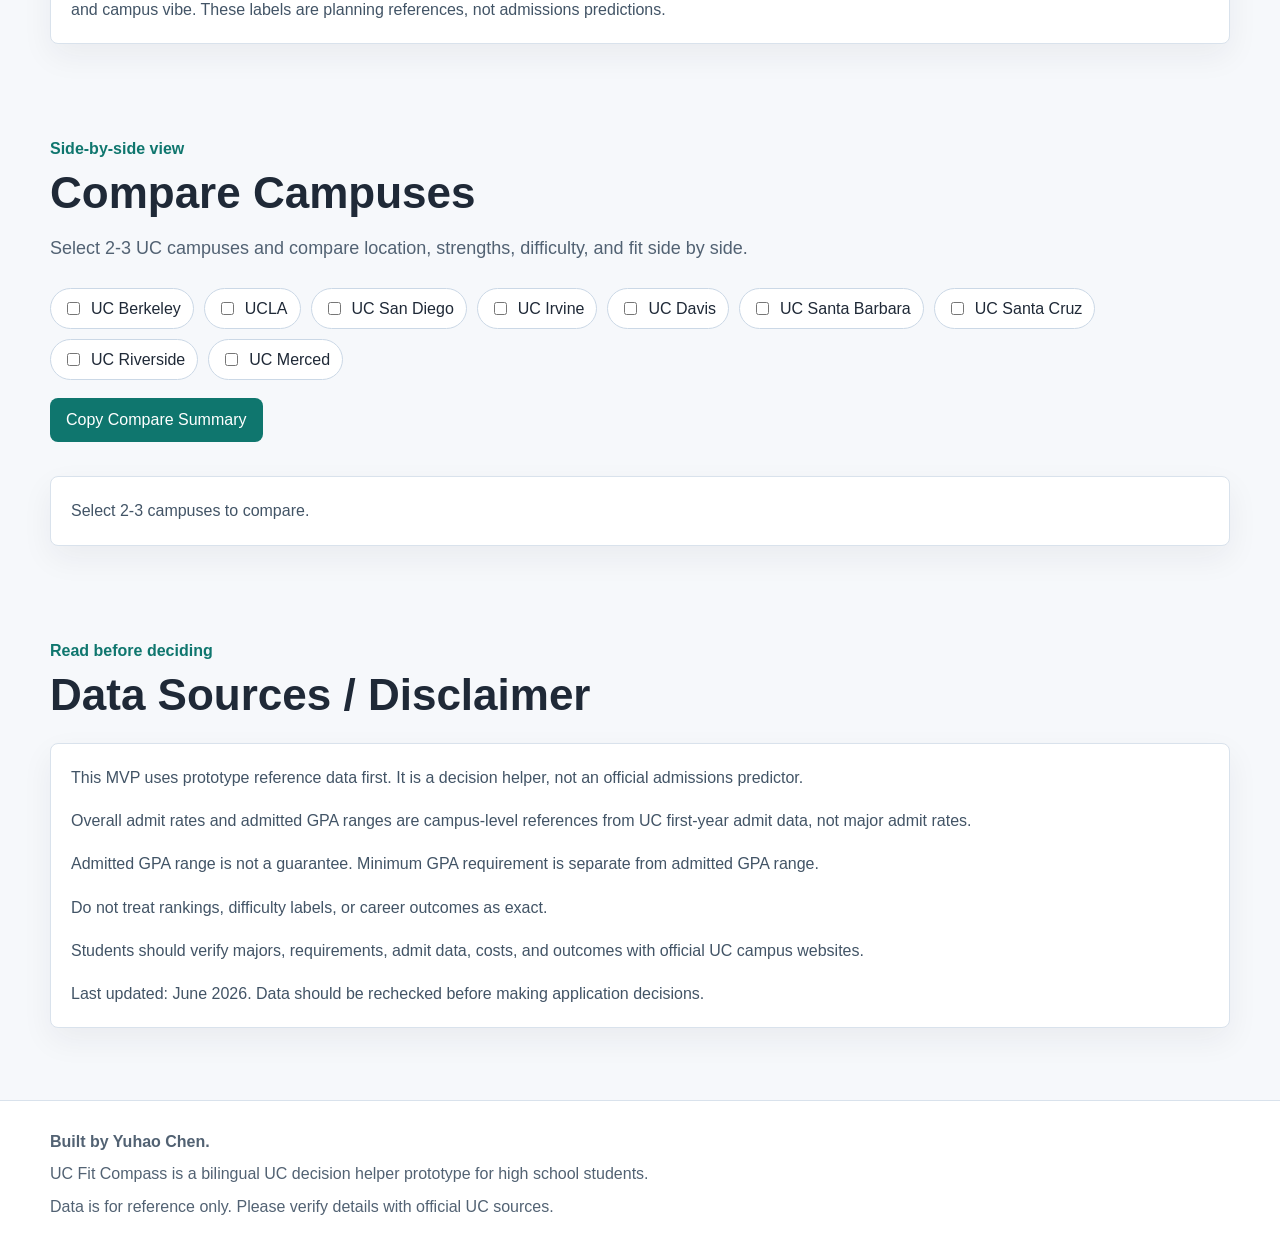
==== commit 1a3e5281: "Add files via upload" ====
--- a/uc-fit-compass-vercel-ready/index.html
+++ b/uc-fit-compass-vercel-ready/index.html
@@ -39,6 +39,26 @@
   backdrop-filter: blur(10px);
 }
 
+.language-toggle {
+  display: inline-flex;
+  gap: 6px;
+  padding: 4px;
+  border: 1px solid #d9e2ec;
+  border-radius: 8px;
+  background: #ffffff;
+}
+
+.language-toggle button {
+  min-height: 34px;
+  padding: 0 10px;
+  white-space: nowrap;
+}
+
+.language-toggle .active-language {
+  color: #ffffff;
+  background: #0f766e;
+}
+
 .brand,
 nav a,
 .button {
@@ -87,12 +107,21 @@
   margin-top: 0;
 }
 
-h1 {
+.hero-title,
+.section-title {
   max-width: 820px;
   margin-bottom: 16px;
+  line-height: 1.12;
+  letter-spacing: 0;
+}
+
+.hero-title {
   font-size: clamp(34px, 7vw, 68px);
   line-height: 1.04;
-  letter-spacing: 0;
+}
+
+.section-title {
+  font-size: clamp(28px, 4vw, 44px);
 }
 
 .lead {
@@ -179,6 +208,10 @@
   flex-direction: column;
 }
 
+.program-card {
+  gap: 2px;
+}
+
 .campus-image {
   width: 100%;
   aspect-ratio: 16 / 9;
@@ -466,6 +499,14 @@
     flex-direction: column;
   }
 
+  .language-toggle {
+    width: 100%;
+  }
+
+  .language-toggle button {
+    flex: 1;
+  }
+
   .cards {
     grid-template-columns: 1fr;
   }
@@ -475,8 +516,12 @@
     grid-template-columns: 1fr;
   }
 
-  h1 {
+  .hero-title {
     font-size: 38px;
+  }
+
+  .section-title {
+    font-size: 30px;
   }
 }
 
@@ -486,146 +531,164 @@
     <header class="site-header">
       <a class="brand" href="#home">UC Fit Compass</a>
       <nav>
-        <a href="#home">Home 首页</a>
-        <a href="#explorer">Campus Explorer 校区探索</a>
-        <a href="#major">Major Finder 专业匹配</a>
-        <a href="#fit">Personal Fit 个人适配</a>
-        <a href="#compare">Compare 对比</a>
-        <a href="#sources">Disclaimer 免责声明</a>
+        <a href="#home" data-i18n="navHome">Home</a>
+        <a href="#explorer" data-i18n="navExplorer">Campus Explorer</a>
+        <a href="#major" data-i18n="navMajor">Major Finder</a>
+        <a href="#programs" data-i18n="navPrograms">Program Explorer</a>
+        <a href="#fit" data-i18n="navFit">Personal Fit</a>
+        <a href="#compare" data-i18n="navCompare">Compare</a>
+        <a href="#sources" data-i18n="navSources">Disclaimer</a>
       </nav>
+      <div class="language-toggle" aria-label="Language switcher">
+        <button class="secondary active-language" type="button" data-lang="en">English</button>
+        <button class="secondary" type="button" data-lang="zh">中文</button>
+        <button class="secondary" type="button" data-lang="bi">Bilingual 双语</button>
+      </div>
     </header>
 
     <main>
       <section id="home" class="page hero">
         <div>
-          <p class="eyebrow">University of California decision helper</p>
-          <h1>Find the UC campus that fits your goals and life.</h1>
-          <p class="lead">
-            帮助高中生从地理位置、专业强项、录取难度参考、职业方向和个人适配度比较 9 所 UC 本科校区。
+          <p class="eyebrow" data-i18n="heroEyebrow">University of California decision helper</p>
+          <h1 class="hero-title" data-i18n="heroTitle">Find the UC campus that fits your goals and life.</h1>
+          <p class="lead" data-i18n="heroLead">
+            Compare the 9 undergraduate UC campuses by location, major strengths, admission difficulty reference, career direction, and personal fit.
           </p>
-          <p class="notice">
-            This is not an official admissions predictor. 这不是官方录取预测工具。数据为 prototype reference data，请用 UC 官网核实。
+          <p class="notice" data-i18n="heroNotice">
+            This is not an official admissions predictor. Data is prototype reference data. Verify details with official UC sources.
           </p>
           <div class="actions">
-            <a class="button" href="#explorer">Explore Campuses</a>
-            <a class="button secondary" href="#major">Find by Major</a>
-            <a class="button secondary" href="#fit">Personal Fit</a>
+            <a class="button" href="#explorer" data-i18n="btnExplore">Explore Campuses</a>
+            <a class="button secondary" href="#major" data-i18n="btnMajor">Find by Major</a>
+            <a class="button secondary" href="#fit" data-i18n="btnFit">Personal Fit</a>
           </div>
         </div>
         <aside class="hero-panel">
-          <h2>What you can compare</h2>
+          <h2 data-i18n="heroPanelTitle">What you can compare</h2>
           <ul>
-            <li>Location 地理位置</li>
-            <li>Campus vibe 校园氛围</li>
-            <li>Major strengths 专业强项</li>
-            <li>Admission difficulty 录取难度参考</li>
-            <li>Personal fit 个人适配</li>
+            <li data-i18n="heroItemLocation">Location</li>
+            <li data-i18n="heroItemVibe">Campus vibe</li>
+            <li data-i18n="heroItemStrengths">Major strengths</li>
+            <li data-i18n="heroItemDifficulty">Admission difficulty</li>
+            <li data-i18n="heroItemFit">Personal fit</li>
           </ul>
         </aside>
       </section>
 
       <section id="explorer" class="page">
         <div class="section-head">
-          <p class="eyebrow">9 undergraduate UC campuses</p>
-          <h1>Campus Explorer 校区探索</h1>
-          <p class="lead">每张卡片都用简单语言总结位置、气质、强项和可能顾虑。</p>
+          <p class="eyebrow" data-i18n="explorerEyebrow">9 undergraduate UC campuses</p>
+          <h1 class="section-title" data-i18n="explorerTitle">Campus Explorer</h1>
+          <p class="lead" data-i18n="explorerLead">Each card summarizes location, vibe, strengths, and possible concerns in simple language.</p>
         </div>
         <div id="campusGrid" class="cards"></div>
       </section>
 
       <section id="major" class="page">
         <div class="section-head">
-          <p class="eyebrow">Prototype recommendation</p>
-          <h1>Major Finder 专业匹配</h1>
-          <p class="lead">选择一个方向，查看比较适合关注的 UC 校区。</p>
+          <p class="eyebrow" data-i18n="majorEyebrow">Prototype recommendation</p>
+          <h1 class="section-title" data-i18n="majorTitle">Major Finder</h1>
+          <p class="lead" data-i18n="majorLead">Choose a field and see UC campuses worth comparing.</p>
         </div>
-        <label class="input-label" for="majorSelect">Select a field 选择专业方向</label>
+        <label class="input-label" for="majorSelect" data-i18n="majorLabel">Select a field</label>
         <select id="majorSelect"></select>
         <div id="majorResults" class="cards results"></div>
       </section>
 
+      <section id="programs" class="page">
+        <div class="section-head">
+          <p class="eyebrow" data-i18n="programEyebrow">Prototype program comparison</p>
+          <h1 class="section-title" data-i18n="programTitle">Program Explorer</h1>
+          <p class="lead" data-i18n="programLead">Compare academic program fields, related UC campuses, example programs, and what to verify before applying.</p>
+        </div>
+        <div class="notice" data-i18n="programNotice">
+          Program availability, college/school structure, and major requirements can change.
+          Verify every program on official UC campus websites before applying.
+        </div>
+        <div id="programGrid" class="cards results"></div>
+      </section>
+
       <section id="fit" class="page">
         <div class="section-head">
-          <p class="eyebrow">Personal fit helper</p>
-          <h1>Personal Fit Finder 个人适配工具</h1>
-          <p class="lead">输入你的大概背景和偏好，生成 Reach、Target、Less Selective Reference 和 Lifestyle Fit 参考。</p>
+          <p class="eyebrow" data-i18n="fitEyebrow">Personal fit helper</p>
+          <h1 class="section-title" data-i18n="fitTitle">Personal Fit Finder</h1>
+          <p class="lead" data-i18n="fitLead">Generate a UC shortlist based on GPA, major, environment, budget, and campus vibe.</p>
         </div>
 
-        <div class="notice">
-          These categories are not admissions predictions. 这些分类不是录取预测，只是帮助你整理选校清单。
+        <div class="notice" data-i18n="fitNotice">
+          These categories are not admissions predictions. They are planning references for building a UC list.
         </div>
 
         <div class="fit-form">
           <label>
-            GPA range GPA 范围
+            <span data-i18n="fitGpaLabel">GPA range</span>
             <select id="fitGpa">
-              <option value="top">4.15+ weighted / 加权 4.15+</option>
-              <option value="strong">4.00-4.14 weighted / 加权 4.00-4.14</option>
-              <option value="solid">3.80-3.99 weighted / 加权 3.80-3.99</option>
-              <option value="building">Below 3.80 weighted / 加权 3.80 以下</option>
+              <option value="top" data-i18n="gpaTop">4.15+ weighted</option>
+              <option value="strong" data-i18n="gpaStrong">4.00-4.14 weighted</option>
+              <option value="solid" data-i18n="gpaSolid">3.80-3.99 weighted</option>
+              <option value="building" data-i18n="gpaBuilding">Below 3.80 weighted</option>
             </select>
           </label>
 
           <label>
-            Intended major 目标专业
+            <span data-i18n="fitMajorLabel">Intended major</span>
             <select id="fitMajor"></select>
           </label>
 
           <label>
-            Preferred environment 喜欢的环境
+            <span data-i18n="fitEnvironmentLabel">Preferred environment</span>
             <select id="fitEnvironment">
-              <option value="city">Big city / 大城市</option>
-              <option value="suburban">Suburban and organized / 郊区、安全、有规划</option>
-              <option value="college-town">College town / 大学校城</option>
-              <option value="coastal">Coastal / 海边</option>
-              <option value="nature">Nature and quiet / 自然、安静</option>
+              <option value="city" data-i18n="envCity">Big city</option>
+              <option value="suburban" data-i18n="envSuburban">Suburban and organized</option>
+              <option value="college-town" data-i18n="envCollegeTown">College town</option>
+              <option value="coastal" data-i18n="envCoastal">Coastal</option>
+              <option value="nature" data-i18n="envNature">Nature and quiet</option>
             </select>
           </label>
 
           <label>
-            Budget concern 预算压力
+            <span data-i18n="fitBudgetLabel">Budget concern</span>
             <select id="fitBudget">
-              <option value="high">High concern / 很在意费用</option>
-              <option value="medium">Some concern / 有点在意</option>
-              <option value="low">Low concern / 不太在意</option>
+              <option value="high" data-i18n="budgetHigh">High concern</option>
+              <option value="medium" data-i18n="budgetMedium">Some concern</option>
+              <option value="low" data-i18n="budgetLow">Low concern</option>
             </select>
           </label>
 
           <label>
-            Preferred campus vibe 喜欢的校园氛围
+            <span data-i18n="fitVibeLabel">Preferred campus vibe</span>
             <select id="fitVibe">
-              <option value="balanced">Balanced / 平衡</option>
-              <option value="competitive">Challenging / 有挑战</option>
-              <option value="social">Social / 社交活跃</option>
-              <option value="supportive">Supportive / 支持性强</option>
-              <option value="creative">Creative / 创意自由</option>
-              <option value="research">Research-focused / 研究导向</option>
+              <option value="balanced" data-i18n="vibeBalanced">Balanced</option>
+              <option value="competitive" data-i18n="vibeCompetitive">Challenging</option>
+              <option value="social" data-i18n="vibeSocial">Social</option>
+              <option value="supportive" data-i18n="vibeSupportive">Supportive</option>
+              <option value="creative" data-i18n="vibeCreative">Creative</option>
+              <option value="research" data-i18n="vibeResearch">Research-focused</option>
             </select>
           </label>
         </div>
 
         <div class="actions">
-          <button id="fitButton" type="button">Generate Fit List 生成适配清单</button>
-          <button id="copyFitButton" class="secondary" type="button">Copy My UC Summary 复制我的 UC 总结</button>
+          <button id="fitButton" type="button" data-i18n="fitButton">Generate Fit List</button>
+          <button id="copyFitButton" class="secondary" type="button" data-i18n="copyFitButton">Copy My UC Summary</button>
         </div>
         <p id="copyStatus" class="copy-status"></p>
         <div id="fitResults" class="fit-results"></div>
         <div class="notice fit-note">
-          <strong>How Personal Fit Works：</strong>
-          This tool compares the selected GPA band with campus difficulty labels, then adds lifestyle fit based on major, environment, budget, and campus vibe.
-          These labels are planning references, not admissions predictions.
+          <strong data-i18n="fitHowTitle">How Personal Fit Works:</strong>
+          <span data-i18n="fitHowText">This tool compares the selected GPA band with campus difficulty labels, then adds lifestyle fit based on major, environment, budget, and campus vibe. These labels are planning references, not admissions predictions.</span>
         </div>
       </section>
 
       <section id="compare" class="page">
         <div class="section-head">
-          <p class="eyebrow">Side-by-side view</p>
-          <h1>Compare Campuses 校区对比</h1>
-          <p class="lead">选择 2-3 所 UC，横向比较位置、强项、难度和适配度。</p>
+          <p class="eyebrow" data-i18n="compareEyebrow">Side-by-side view</p>
+          <h1 class="section-title" data-i18n="compareTitle">Compare Campuses</h1>
+          <p class="lead" data-i18n="compareLead">Select 2-3 UC campuses and compare location, strengths, difficulty, and fit side by side.</p>
         </div>
         <div id="compareChoices" class="choice-grid"></div>
         <div class="actions">
-          <button id="copyCompareButton" type="button">Copy Compare Summary 复制对比总结</button>
+          <button id="copyCompareButton" type="button" data-i18n="copyCompareButton">Copy Compare Summary</button>
         </div>
         <p id="compareCopyStatus" class="copy-status"></p>
         <div id="compareTable" class="compare-table"></div>
@@ -633,41 +696,36 @@
 
       <section id="sources" class="page">
         <div class="section-head">
-          <p class="eyebrow">Read before deciding</p>
-          <h1>Data Sources / Disclaimer 数据来源与免责声明</h1>
+          <p class="eyebrow" data-i18n="sourcesEyebrow">Read before deciding</p>
+          <h1 class="section-title" data-i18n="sourcesTitle">Data Sources / Disclaimer</h1>
         </div>
         <div class="notice large">
-          <p>
+          <p data-i18n="sourceP1">
             This MVP uses prototype reference data first. It is a decision helper, not an official admissions predictor.
-            本 MVP 先使用 prototype reference data，是决策辅助工具，不是官方录取预测器。
           </p>
-          <p>
+          <p data-i18n="sourceP2">
             Overall admit rates and admitted GPA ranges are campus-level references from UC first-year admit data, not major admit rates.
-            总体录取率和录取 GPA 范围是校区层面参考，不是专业录取率。
           </p>
-          <p>
+          <p data-i18n="sourceP3">
             Admitted GPA range is not a guarantee. Minimum GPA requirement is separate from admitted GPA range.
-            录取 GPA 范围不是保证；最低 GPA 要求和录取学生 GPA 范围是两回事。
           </p>
-          <p>
+          <p data-i18n="sourceP4">
             Do not treat rankings, difficulty labels, or career outcomes as exact. 不要把排名、难度标签或就业结果当成精确结论。
           </p>
-          <p>
+          <p data-i18n="sourceP5">
             Students should verify majors, requirements, admit data, costs, and outcomes with official UC campus websites.
-            学生应通过 UC 官方网站核实专业、要求、录取数据、费用和就业信息。
           </p>
-          <p>
+          <p data-i18n="sourceP6">
             Last updated: June 2026. Data should be rechecked before making application decisions.
-            最后更新：2026 年 6 月。做申请决定前请重新核实数据。
           </p>
         </div>
       </section>
     </main>
 
     <footer class="site-footer">
-      <p><strong>Built by Yuhao Chen.</strong></p>
-      <p>UC Fit Compass is a bilingual UC decision helper prototype for high school students.</p>
-      <p>Data is for reference only. Please verify details with official UC sources.</p>
+      <p><strong data-i18n="footerBuilt">Built by Yuhao Chen.</strong></p>
+      <p data-i18n="footerAbout">UC Fit Compass is a bilingual UC decision helper prototype for high school students.</p>
+      <p data-i18n="footerData">Data is for reference only. Please verify details with official UC sources.</p>
     </footer>
 
     <script>
@@ -866,9 +924,126 @@
 
 const fields = ["Computer Science", "Engineering", "Business/Economics", "Biology", "Psychology", "Social Science", "Film/Arts", "Environmental Science"];
 
+const programFields = [
+  {
+    field: "Computer Science / Data Science",
+    relatedCampuses: ["UC Berkeley", "UCLA", "UC San Diego", "UC Irvine", "UC Santa Cruz"],
+    examples: [
+      "Computer Science BA/BS examples",
+      "Data Science examples",
+      "Computer Engineering or related computing programs"
+    ],
+    college: "Often in Letters & Science, Engineering, or campus-specific computing schools. 常见于文理学院、工程学院或校区自己的计算相关学院。",
+    degreeType: "BA or BS, depending on campus and program. 可能是 BA 或 BS，取决于校区和项目。",
+    fit: "May fit students who enjoy programming, data, math, product building, AI, or research. 适合喜欢编程、数据、数学、产品开发、AI 或研究的学生。",
+    verify: "Check major availability, college/school, impacted/selective major rules, prerequisites, and whether freshman applicants can apply directly. 核实专业是否开放、所属学院、是否热门/选择性专业、先修课和新生是否能直接申请。",
+    links: [
+      { label: "UC major search", url: "https://admission.universityofcalifornia.edu/campuses-majors/majors/" },
+      { label: "Berkeley EECS / CS", url: "https://eecs.berkeley.edu/academics/undergraduate/" },
+      { label: "UCSD CSE", url: "https://cse.ucsd.edu/undergraduate" }
+    ]
+  },
+  {
+    field: "Business / Economics",
+    relatedCampuses: ["UC Berkeley", "UCLA", "UC Irvine", "UC Davis", "UC Riverside", "UC Santa Cruz", "UC Merced"],
+    examples: [
+      "Business Administration examples",
+      "Economics examples",
+      "Business Economics or Management-related examples"
+    ],
+    college: "Often in business schools, economics departments, or social science divisions. 常见于商学院、经济系或社会科学学院。",
+    degreeType: "BA or BS, depending on campus and program. 可能是 BA 或 BS，取决于校区和项目。",
+    fit: "May fit students interested in markets, business strategy, public policy, analytics, entrepreneurship, or finance. 适合关注市场、商业策略、公共政策、数据分析、创业或金融的学生。",
+    verify: "Check whether the campus offers business, economics, business economics, or management as separate majors, and review prerequisites. 核实该校是否提供商业、经济、商业经济或管理相关专业，以及申请/转专业要求。",
+    links: [
+      { label: "UC major search", url: "https://admission.universityofcalifornia.edu/campuses-majors/majors/" },
+      { label: "Berkeley Haas undergraduate", url: "https://haas.berkeley.edu/undergrad/" },
+      { label: "UCI Paul Merage undergraduate", url: "https://merage.uci.edu/programs/undergraduate/" }
+    ]
+  },
+  {
+    field: "Biology / Pre-health pathway",
+    relatedCampuses: ["UCLA", "UC San Diego", "UC Davis", "UC Irvine", "UC Riverside", "UC Merced"],
+    examples: [
+      "Biological Sciences examples",
+      "Human Biology or Molecular Biology examples",
+      "Pre-health advising and life science pathways"
+    ],
+    college: "Often in biological sciences, life sciences, or letters and science divisions. 常见于生物科学、生命科学或文理学院。",
+    degreeType: "Usually BA or BS depending on campus and program. 通常可能是 BA 或 BS，取决于校区和项目。",
+    fit: "May fit students interested in life science, lab research, public health, clinical exposure, or pre-health planning. 适合关注生命科学、实验室研究、公共健康、临床经历或医学预科规划的学生。",
+    verify: "Check major requirements, lab courses, advising resources, clinical or volunteer opportunities, and medical school prerequisite planning. 核实专业要求、实验课、 advising 资源、临床/志愿机会和医学院先修课规划。",
+    links: [
+      { label: "UC major search", url: "https://admission.universityofcalifornia.edu/campuses-majors/majors/" },
+      { label: "UCLA Life Sciences", url: "https://lifesciences.ucla.edu/undergraduate/" },
+      { label: "UC Davis Biological Sciences", url: "https://biology.ucdavis.edu/undergraduate" }
+    ]
+  },
+  {
+    field: "Engineering",
+    relatedCampuses: ["UC Berkeley", "UCLA", "UC San Diego", "UC Irvine", "UC Davis", "UC Santa Barbara", "UC Riverside", "UC Merced"],
+    examples: [
+      "Mechanical Engineering",
+      "Electrical Engineering",
+      "Computer Engineering",
+      "Civil Engineering",
+      "Bioengineering"
+    ],
+    college: "Often housed in a College or School of Engineering. 通常在工程学院或工程学校。",
+    degreeType: "Usually BS for undergraduate engineering programs. 本科工程项目通常是 BS。",
+    fit: "May fit students who like math, physics, design, building systems, lab work, and solving practical problems. 适合喜欢数学、物理、设计、系统搭建、实验和解决实际问题的学生。",
+    verify: "Check which engineering majors are offered, whether the major is selective or capped, required courses, and change-of-major rules. 核实开设哪些工程专业、是否选择性/受限、必修课和转专业规则。",
+    links: [
+      { label: "UC major search", url: "https://admission.universityofcalifornia.edu/campuses-majors/majors/" },
+      { label: "Berkeley Engineering", url: "https://engineering.berkeley.edu/academics/undergraduate-programs/" },
+      { label: "UCLA Engineering", url: "https://www.seasoasa.ucla.edu/undergraduate-curricular-requirements-and-department-information/" }
+    ]
+  },
+  {
+    field: "Psychology / Cognitive Science",
+    relatedCampuses: ["UCLA", "UC Berkeley", "UC San Diego", "UC Irvine", "UC Davis", "UC Santa Barbara", "UC Santa Cruz", "UC Riverside", "UC Merced"],
+    examples: [
+      "Psychology",
+      "Cognitive Science",
+      "Neuroscience",
+      "Human Development"
+    ],
+    college: "Often in Letters & Science, Social Sciences, or campus-specific divisions. 常见于文理学院、社会科学学院或校区自己的学院结构。",
+    degreeType: "BA or BS, depending on campus and program. 可能是 BA 或 BS，取决于校区和项目。",
+    fit: "May fit students interested in behavior, learning, brain science, research methods, education, health, or technology and humans. 适合关注行为、学习、大脑科学、研究方法、教育、健康或人与科技关系的学生。",
+    verify: "Check whether psychology, cognitive science, neuroscience, or human development are separate majors, and review statistics or lab requirements. 核实这些是否为独立专业，以及统计课、实验课和研究要求。",
+    links: [
+      { label: "UC major search", url: "https://admission.universityofcalifornia.edu/campuses-majors/majors/" },
+      { label: "UCSD Cognitive Science", url: "https://cogsci.ucsd.edu/undergraduates/major/index.html" },
+      { label: "UCLA Psychology", url: "https://www.psych.ucla.edu/undergraduate/" }
+    ]
+  },
+  {
+    field: "Environmental Science / Public Health",
+    relatedCampuses: ["UC Berkeley", "UCLA", "UC Davis", "UC Irvine", "UC San Diego", "UC Santa Barbara", "UC Santa Cruz", "UC Riverside", "UC Merced"],
+    examples: [
+      "Environmental Science",
+      "Environmental Studies",
+      "Public Health",
+      "Global Health",
+      "Sustainability-related programs"
+    ],
+    college: "Often in environmental, public health, social science, biological science, or interdisciplinary schools. 常见于环境、公共健康、社会科学、生物科学或跨学科学院。",
+    degreeType: "BA or BS, depending on campus and program. 可能是 BA 或 BS，取决于校区和项目。",
+    fit: "May fit students who care about climate, sustainability, community health, policy, field research, or science with social impact. 适合关注气候、可持续发展、社区健康、政策、野外研究或社会影响型科学的学生。",
+    verify: "Check whether the program is environmental science, environmental studies, public health, global health, or another related major, and review fieldwork or prerequisite rules. 核实具体专业名称、是否偏科学或政策、野外实践和先修课要求。",
+    links: [
+      { label: "UC major search", url: "https://admission.universityofcalifornia.edu/campuses-majors/majors/" },
+      { label: "Berkeley Public Health", url: "https://publichealth.berkeley.edu/academics/undergraduate/" },
+      { label: "UC Davis Environmental Science", url: "https://environmentalscience.ucdavis.edu/" }
+    ]
+  }
+];
+
 const campusGrid = document.querySelector("#campusGrid");
 const majorSelect = document.querySelector("#majorSelect");
 const majorResults = document.querySelector("#majorResults");
+const programGrid = document.querySelector("#programGrid");
 const fitMajor = document.querySelector("#fitMajor");
 const fitButton = document.querySelector("#fitButton");
 const copyFitButton = document.querySelector("#copyFitButton");
@@ -878,16 +1053,301 @@
 const copyCompareButton = document.querySelector("#copyCompareButton");
 const compareCopyStatus = document.querySelector("#compareCopyStatus");
 const compareTable = document.querySelector("#compareTable");
+const languageButtons = document.querySelectorAll("[data-lang]");
 
 let currentFitSummary = "";
 let currentCompareSummary = "";
+let currentLanguage = "en";
+
+const translations = {
+  en: {
+    navHome: "Home",
+    navExplorer: "Campus Explorer",
+    navMajor: "Major Finder",
+    navPrograms: "Program Explorer",
+    navFit: "Personal Fit",
+    navCompare: "Compare",
+    navSources: "Disclaimer",
+    heroEyebrow: "University of California decision helper",
+    heroTitle: "Find the UC campus that fits your goals and life.",
+    heroLead: "Compare the 9 undergraduate UC campuses by location, major strengths, admission difficulty reference, career direction, and personal fit.",
+    heroNotice: "This is not an official admissions predictor. Data is prototype reference data. Verify details with official UC sources.",
+    btnExplore: "Explore Campuses",
+    btnMajor: "Find by Major",
+    btnFit: "Personal Fit",
+    heroPanelTitle: "What you can compare",
+    explorerEyebrow: "9 undergraduate UC campuses",
+    explorerTitle: "Campus Explorer",
+    explorerLead: "Each card summarizes location, vibe, strengths, and possible concerns in simple language.",
+    majorEyebrow: "Prototype recommendation",
+    majorTitle: "Major Finder",
+    majorLead: "Choose a field and see UC campuses worth comparing.",
+    majorLabel: "Select a field",
+    programEyebrow: "Prototype program comparison",
+    programTitle: "Program Explorer",
+    programLead: "Compare academic program fields, related UC campuses, example programs, and what to verify before applying.",
+    programNotice: "Program availability, college/school structure, and major requirements can change. Verify every program on official UC campus websites before applying.",
+    fitEyebrow: "Personal fit helper",
+    fitTitle: "Personal Fit Finder",
+    fitLead: "Generate a UC shortlist based on GPA, major, environment, budget, and campus vibe.",
+    fitNotice: "These categories are not admissions predictions. They are planning references for building a UC list.",
+    fitButton: "Generate Fit List",
+    copyFitButton: "Copy My UC Summary",
+    fitHowTitle: "How Personal Fit Works:",
+    fitHowText: "This tool compares the selected GPA band with campus difficulty labels, then adds lifestyle fit based on major, environment, budget, and campus vibe. These labels are planning references, not admissions predictions.",
+    compareEyebrow: "Side-by-side view",
+    compareTitle: "Compare Campuses",
+    compareLead: "Select 2-3 UC campuses and compare location, strengths, difficulty, and fit side by side.",
+    copyCompareButton: "Copy Compare Summary",
+    sourcesEyebrow: "Read before deciding",
+    sourcesTitle: "Data Sources / Disclaimer",
+    sourceP1: "This MVP uses prototype reference data first. It is a decision helper, not an official admissions predictor.",
+    sourceP2: "Overall admit rates and admitted GPA ranges are campus-level references from UC first-year admit data, not major admit rates.",
+    sourceP3: "Admitted GPA range is not a guarantee. Minimum GPA requirement is separate from admitted GPA range.",
+    sourceP4: "Do not treat rankings, difficulty labels, or career outcomes as exact.",
+    sourceP5: "Students should verify majors, requirements, admit data, costs, and outcomes with official UC campus websites.",
+    sourceP6: "Last updated: June 2026. Data should be rechecked before making application decisions.",
+    footerBuilt: "Built by Yuhao Chen.",
+    footerAbout: "UC Fit Compass is a bilingual UC decision helper prototype for high school students.",
+    footerData: "Data is for reference only. Please verify details with official UC sources.",
+    heroItemLocation: "Location",
+    heroItemVibe: "Campus vibe",
+    heroItemStrengths: "Major strengths",
+    heroItemDifficulty: "Admission difficulty",
+    heroItemFit: "Personal fit",
+    labelLocation: "Location",
+    labelStrengths: "Strengths",
+    labelVibe: "Vibe",
+    labelBestFit: "Best fit",
+    labelConcerns: "Concerns",
+    labelMinimumGpa: "Minimum GPA",
+    labelSource: "Source",
+    labelDecisionAdvice: "Decision advice",
+    labelFit: "Fit",
+    labelConcern: "Concern",
+    labelRelatedCampuses: "Related campuses",
+    labelExamplePrograms: "Example programs",
+    labelCollege: "College or school",
+    labelDegreeType: "Degree type",
+    labelWhyFit: "Why it may fit",
+    labelVerify: "Verify before applying",
+    notPredictionTitle: "Not an admissions prediction:",
+    compareSummaryTitle: "Biggest differences:",
+    compareSummaryEnd: "Focus on location, admission difficulty reference, academic strengths, and campus life.",
+    fitGpaLabel: "GPA range",
+    gpaTop: "4.15+ weighted",
+    gpaStrong: "4.00-4.14 weighted",
+    gpaSolid: "3.80-3.99 weighted",
+    gpaBuilding: "Below 3.80 weighted",
+    fitMajorLabel: "Intended major",
+    fitEnvironmentLabel: "Preferred environment",
+    envCity: "Big city",
+    envSuburban: "Suburban and organized",
+    envCollegeTown: "College town",
+    envCoastal: "Coastal",
+    envNature: "Nature and quiet",
+    fitBudgetLabel: "Budget concern",
+    budgetHigh: "High concern",
+    budgetMedium: "Some concern",
+    budgetLow: "Low concern",
+    fitVibeLabel: "Preferred campus vibe",
+    vibeBalanced: "Balanced",
+    vibeCompetitive: "Challenging",
+    vibeSocial: "Social",
+    vibeSupportive: "Supportive",
+    vibeCreative: "Creative",
+    vibeResearch: "Research-focused",
+    gpaRangeNote: "Admitted GPA range is not a guarantee.",
+    costNote: "Estimated cost is a reference only and varies by campus and student.",
+    noMajorRates: "No exact major admit rates are included.",
+    factor: "Factor",
+    rowAdmitRate: "Admit rate",
+    rowGpaRange: "GPA range",
+    rowDifficulty: "Difficulty",
+    rowEstimatedCost: "Estimated cost",
+    fitReach: "Reach",
+    fitTarget: "Target",
+    fitLessSelective: "Less Selective Reference",
+    fitLifestyle: "Lifestyle Fit",
+    fitReachNote: "Higher difficulty than your selected GPA band.",
+    fitTargetNote: "Difficulty is close to your selected GPA band.",
+    fitLessSelectiveNote: "Lower difficulty than your selected GPA band.",
+    fitLifestyleNote: "Best match for major, environment, budget, and vibe preferences.",
+    noPrototypeData: "None from current prototype data",
+    viewDetails: "View Details",
+    hideDetails: "Hide Details",
+    selectCompare: "Select 2-3 campuses to compare.",
+    fitResultNotice: "Reach, Target, and Less Selective Reference are planning labels based on prototype reference data, not official chances.",
+    copied: "Copied.",
+    copyFailed: "Copy failed. Please copy manually.",
+    compareNeedSelection: "Select 2-3 campuses first."
+  },
+  zh: {
+    navHome: "首页",
+    navExplorer: "校区探索",
+    navMajor: "专业匹配",
+    navPrograms: "专业项目",
+    navFit: "个人适配",
+    navCompare: "校区对比",
+    navSources: "免责声明",
+    heroEyebrow: "加州大学选校辅助工具",
+    heroTitle: "找到更适合你的 UC 校区。",
+    heroLead: "从地理位置、专业强项、录取难度参考、职业方向和个人适配度比较 9 所 UC 本科校区。",
+    heroNotice: "这不是官方录取预测工具。数据为原型参考数据，请用 UC 官方来源核实。",
+    btnExplore: "探索校区",
+    btnMajor: "按专业查找",
+    btnFit: "个人适配",
+    heroPanelTitle: "你可以比较什么",
+    explorerEyebrow: "9 所 UC 本科校区",
+    explorerTitle: "校区探索",
+    explorerLead: "每张卡片用简单语言总结位置、气质、强项和可能顾虑。",
+    majorEyebrow: "原型推荐",
+    majorTitle: "专业匹配",
+    majorLead: "选择一个方向，查看值得比较的 UC 校区。",
+    majorLabel: "选择专业方向",
+    programEyebrow: "原型专业项目比较",
+    programTitle: "专业项目探索",
+    programLead: "比较具体专业方向、相关 UC 校区、示例项目和申请前需要核实的内容。",
+    programNotice: "专业是否开放、学院结构和专业要求可能变化。申请前请到 UC 官方网站逐项核实。",
+    fitEyebrow: "个人适配辅助",
+    fitTitle: "个人适配工具",
+    fitLead: "根据 GPA、专业、环境、预算和校园氛围生成 UC 选校参考。",
+    fitNotice: "这些分类不是录取预测，只是帮助你整理 UC 选校清单的参考。",
+    fitButton: "生成适配清单",
+    copyFitButton: "复制我的 UC 总结",
+    fitHowTitle: "个人适配如何工作：",
+    fitHowText: "这个工具会比较你选择的 GPA 档位和校区难度标签，再根据专业、环境、预算和校园氛围加入生活适配参考。这些标签是规划参考，不是录取预测。",
+    compareEyebrow: "横向对比",
+    compareTitle: "校区对比",
+    compareLead: "选择 2-3 所 UC，横向比较位置、强项、难度和适配度。",
+    copyCompareButton: "复制对比总结",
+    sourcesEyebrow: "决定前请阅读",
+    sourcesTitle: "数据来源与免责声明",
+    sourceP1: "本 MVP 使用原型参考数据，是决策辅助工具，不是官方录取预测器。",
+    sourceP2: "总体录取率和录取 GPA 范围是校区层面参考，不是专业录取率。",
+    sourceP3: "录取 GPA 范围不是保证；最低 GPA 要求和录取学生 GPA 范围是两回事。",
+    sourceP4: "不要把排名、难度标签或就业结果当成精确结论。",
+    sourceP5: "学生应通过 UC 官方网站核实专业、要求、录取数据、费用和就业信息。",
+    sourceP6: "最后更新：2026 年 6 月。做申请决定前请重新核实数据。",
+    footerBuilt: "由 Yuhao Chen 制作。",
+    footerAbout: "UC Fit Compass 是面向高中生的双语 UC 选校辅助原型。",
+    footerData: "数据仅供参考。请通过 UC 官方来源核实细节。",
+    heroItemLocation: "地理位置",
+    heroItemVibe: "校园氛围",
+    heroItemStrengths: "专业强项",
+    heroItemDifficulty: "录取难度参考",
+    heroItemFit: "个人适配",
+    labelLocation: "位置",
+    labelStrengths: "强项",
+    labelVibe: "氛围",
+    labelBestFit: "适合",
+    labelConcerns: "顾虑",
+    labelMinimumGpa: "最低 GPA",
+    labelSource: "来源",
+    labelDecisionAdvice: "决策建议",
+    labelFit: "适配",
+    labelConcern: "顾虑",
+    labelRelatedCampuses: "相关校区",
+    labelExamplePrograms: "示例项目",
+    labelCollege: "学院",
+    labelDegreeType: "学位类型",
+    labelWhyFit: "适合原因",
+    labelVerify: "申请前核实",
+    notPredictionTitle: "不是录取预测：",
+    compareSummaryTitle: "主要差异：",
+    compareSummaryEnd: "选择时重点看地理位置、录取难度参考、专业强项和生活氛围。",
+    fitGpaLabel: "GPA 范围",
+    gpaTop: "加权 4.15+",
+    gpaStrong: "加权 4.00-4.14",
+    gpaSolid: "加权 3.80-3.99",
+    gpaBuilding: "加权 3.80 以下",
+    fitMajorLabel: "目标专业",
+    fitEnvironmentLabel: "喜欢的环境",
+    envCity: "大城市",
+    envSuburban: "郊区、安全、有规划",
+    envCollegeTown: "大学城",
+    envCoastal: "海边",
+    envNature: "自然、安静",
+    fitBudgetLabel: "预算压力",
+    budgetHigh: "很在意费用",
+    budgetMedium: "有点在意",
+    budgetLow: "不太在意",
+    fitVibeLabel: "喜欢的校园氛围",
+    vibeBalanced: "平衡",
+    vibeCompetitive: "有挑战",
+    vibeSocial: "社交活跃",
+    vibeSupportive: "支持性强",
+    vibeCreative: "创意自由",
+    vibeResearch: "研究导向",
+    gpaRangeNote: "录取学生 GPA 范围不是录取保证。",
+    costNote: "费用只是参考，会因校区和个人情况变化。",
+    noMajorRates: "不加入精确专业录取率。",
+    factor: "对比项",
+    rowAdmitRate: "录取率",
+    rowGpaRange: "GPA 范围",
+    rowDifficulty: "难度",
+    rowEstimatedCost: "预估费用",
+    fitReach: "冲刺",
+    fitTarget: "匹配",
+    fitLessSelective: "相对低难度参考",
+    fitLifestyle: "生活适配",
+    fitReachNote: "难度高于你选择的 GPA 档位。",
+    fitTargetNote: "难度接近你选择的 GPA 档位。",
+    fitLessSelectiveNote: "难度低于你选择的 GPA 档位。",
+    fitLifestyleNote: "更符合专业、环境、预算和氛围偏好。",
+    noPrototypeData: "当前原型数据暂无",
+    viewDetails: "查看详情",
+    hideDetails: "收起详情",
+    selectCompare: "请选择 2-3 所学校对比。",
+    fitResultNotice: "Reach、Target 和 Less Selective Reference 是基于原型参考数据的规划标签，不是官方录取概率。",
+    copied: "已复制。",
+    copyFailed: "复制失败，请手动复制。",
+    compareNeedSelection: "请先选择 2-3 所学校。"
+  }
+};
+
+function t(key) {
+  if (currentLanguage === "bi") {
+    const english = translations.en[key] || key;
+    const chinese = translations.zh[key] || "";
+    return chinese && chinese !== english ? `${english} / ${chinese}` : english;
+  }
+  return translations[currentLanguage][key] || translations.en[key] || key;
+}
+
+function localizeText(text) {
+  if (typeof text !== "string") return text;
+  if (currentLanguage === "bi") return text;
+  if (text.includes(" / ")) {
+    return currentLanguage === "zh" ? text.split(" / ").slice(1).join(" / ") : text.split(" / ")[0];
+  }
+
+  const chineseIndex = text.search(/[\u4e00-\u9fff]/);
+  if (chineseIndex === -1) return text;
+
+  return currentLanguage === "zh" ? text.slice(chineseIndex).trim() : text.slice(0, chineseIndex).trim();
+}
+
+function localizeList(items) {
+  return items.map((item) => localizeText(item)).join(", ");
+}
+
+function applyLanguage() {
+  document.documentElement.lang = currentLanguage === "zh" ? "zh-CN" : "en";
+  document.querySelectorAll("[data-i18n]").forEach((element) => {
+    element.textContent = t(element.dataset.i18n);
+  });
+  languageButtons.forEach((button) => {
+    button.classList.toggle("active-language", button.dataset.lang === currentLanguage);
+  });
+}
 
 function renderCampusCards() {
   campusGrid.innerHTML = campuses.map(renderCampusCard).join("");
 }
 
 function getBadge(label, value) {
-  return `<span class="data-badge"><strong>${label}</strong>${value}</span>`;
+  return `<span class="data-badge"><strong>${label}</strong>${localizeText(value)}</span>`;
 }
 
 function shortCost() {
@@ -904,23 +1364,23 @@
     <article class="card">
       ${campusImageTag(campus)}
       <h3>${campus.name}</h3>
-      <p class="meta"><strong>Location 位置：</strong>${campus.location}</p>
-      <p class="meta"><strong>Strengths 强项：</strong>${campus.strengths.join(", ")}</p>
+      <p class="meta"><strong>${t("labelLocation")}:</strong> ${localizeText(campus.location)}</p>
+      <p class="meta"><strong>${t("labelStrengths")}:</strong> ${localizeList(campus.strengths)}</p>
       <div class="badge-row">
         ${getBadge("Admit", campus.overallAdmitRate)}
         ${getBadge("GPA", campus.admittedGpaRange)}
         ${getBadge("Cost", shortCost())}
         ${getBadge("Difficulty", campus.difficulty)}
       </div>
-      <button class="details-button" type="button">View Details 查看详情</button>
+      <button class="details-button" type="button">${t("viewDetails")}</button>
       <div class="details-panel hidden">
-        <p class="meta"><strong>Vibe 氛围：</strong>${campus.vibe}</p>
-        <p class="meta"><strong>Best fit 适合：</strong>${campus.fit}</p>
-        <p class="meta"><strong>Concerns 顾虑：</strong>${campus.concerns}</p>
-        <p class="meta"><strong>Minimum GPA 最低 GPA：</strong>${campus.minimumGpaRequirement}</p>
-        <p class="meta mini-note">Admitted GPA range is not a guarantee. 录取学生 GPA 范围不是录取保证。</p>
-        <p class="meta mini-note">Estimated cost is a reference only and varies by campus and student. 费用只是参考，会因校区和个人情况变化。</p>
-        <p class="meta"><strong>Source 来源：</strong>${campus.source}</p>
+        <p class="meta"><strong>${t("labelVibe")}:</strong> ${localizeText(campus.vibe)}</p>
+        <p class="meta"><strong>${t("labelBestFit")}:</strong> ${localizeText(campus.fit)}</p>
+        <p class="meta"><strong>${t("labelConcerns")}:</strong> ${localizeText(campus.concerns)}</p>
+        <p class="meta"><strong>${t("labelMinimumGpa")}:</strong> ${localizeText(campus.minimumGpaRequirement)}</p>
+        <p class="meta mini-note">${t("gpaRangeNote")}</p>
+        <p class="meta mini-note">${t("costNote")}</p>
+        <p class="meta"><strong>${t("labelSource")}:</strong> ${localizeText(campus.source)}</p>
         <div class="link-row">
           <a href="${campus.officialAdmissionsLink}" target="_blank" rel="noreferrer">Official admit data</a>
           <a href="${campus.officialCostLink}" target="_blank" rel="noreferrer">Official cost info</a>
@@ -936,7 +1396,7 @@
     button.addEventListener("click", () => {
       const panel = button.nextElementSibling;
       const isHidden = panel.classList.toggle("hidden");
-      button.textContent = isHidden ? "View Details 查看详情" : "Hide Details 收起详情";
+      button.textContent = isHidden ? t("viewDetails") : t("hideDetails");
     });
   });
 }
@@ -972,15 +1432,40 @@
           ${campusImageTag(campus, "small")}
           <div class="tag">${field}</div>
           <h3>${campus.name}</h3>
-          <p class="meta"><strong>Decision advice 决策建议：</strong>${buildMajorAdvice(campus, field)}</p>
+          <p class="meta"><strong>${t("labelDecisionAdvice")}:</strong> ${localizeText(buildMajorAdvice(campus, field))}</p>
           <div class="badge-row">
             ${getBadge("Admit", campus.overallAdmitRate)}
             ${getBadge("GPA", campus.admittedGpaRange)}
             ${getBadge("Difficulty", campus.difficulty)}
           </div>
-          <p class="meta mini-note">No exact major admit rates yet. 暂不加入专业录取率。</p>
-          <p class="meta">Fit 适配：${campus.fit}</p>
-          <p class="meta">Concern 顾虑：${campus.concerns}</p>
+          <p class="meta mini-note">${t("noMajorRates")}</p>
+          <p class="meta"><strong>${t("labelFit")}:</strong> ${localizeText(campus.fit)}</p>
+          <p class="meta"><strong>${t("labelConcern")}:</strong> ${localizeText(campus.concerns)}</p>
+        </article>
+      `
+    )
+    .join("");
+}
+
+function renderProgramExplorer() {
+  programGrid.innerHTML = programFields
+    .map(
+      (program) => `
+        <article class="card program-card">
+          <div class="tag">Prototype reference</div>
+          <h3>${program.field}</h3>
+          <p class="meta"><strong>${t("labelRelatedCampuses")}:</strong> ${program.relatedCampuses.join(", ")}</p>
+          <p class="meta"><strong>${t("labelExamplePrograms")}:</strong> ${localizeList(program.examples)}</p>
+          <p class="meta"><strong>${t("labelCollege")}:</strong> ${localizeText(program.college)}</p>
+          <p class="meta"><strong>${t("labelDegreeType")}:</strong> ${localizeText(program.degreeType)}</p>
+          <p class="meta"><strong>${t("labelWhyFit")}:</strong> ${localizeText(program.fit)}</p>
+          <p class="meta mini-note"><strong>${t("labelVerify")}:</strong> ${localizeText(program.verify)}</p>
+          <p class="meta mini-note">${t("noMajorRates")}</p>
+          <div class="link-row">
+            ${program.links
+              .map((link) => `<a href="${link.url}" target="_blank" rel="noreferrer">${link.label}</a>`)
+              .join("")}
+          </div>
         </article>
       `
     )
@@ -1028,10 +1513,12 @@
 }
 
 function pickCampuses(candidates, count = 3) {
-  return candidates.slice(0, count).map((campus) => campus.name).join(", ") || "None from current prototype data / 当前原型数据暂无";
+  const campusNames = candidates.slice(0, count).map((campus) => campus.name).join(", ");
+  return localizeText(campusNames || t("noPrototypeData"));
 }
 
 function renderFitResults() {
+  fitResults.innerHTML = "";
   const preferences = {
     gpa: document.querySelector("#fitGpa").value,
     major: fitMajor.value,
@@ -1072,15 +1559,14 @@
 
   fitResults.innerHTML = `
     <div class="notice">
-      <strong>Not an admissions prediction 不是录取预测：</strong>
-      Reach, Target, and Less Selective Reference are planning labels based on prototype reference data, not official chances.
-      这些只是用来整理申请清单的参考标签，不代表官方录取概率。
+      <strong>${t("notPredictionTitle")}</strong>
+      ${t("fitResultNotice")}
     </div>
     <div class="fit-grid">
-      ${renderFitCard("Reach 冲刺", reachText, "Higher difficulty than your selected GPA band. 难度高于你选择的 GPA 档位。")}
-      ${renderFitCard("Target 匹配", targetText, "Difficulty is close to your selected GPA band. 难度接近你选择的 GPA 档位。")}
-      ${renderFitCard("Less Selective Reference 相对低难度参考", lessSelectiveText, "Lower difficulty than your selected GPA band. 难度低于你选择的 GPA 档位。")}
-      ${renderFitCard("Lifestyle Fit 生活适配", lifestyleText, "Best match for major, environment, budget, and vibe preferences. 更符合专业、环境、预算和氛围偏好。")}
+      ${renderFitCard(t("fitReach"), reachText, t("fitReachNote"))}
+      ${renderFitCard(t("fitTarget"), targetText, t("fitTargetNote"))}
+      ${renderFitCard(t("fitLessSelective"), lessSelectiveText, t("fitLessSelectiveNote"))}
+      ${renderFitCard(t("fitLifestyle"), lifestyleText, t("fitLifestyleNote"))}
     </div>
   `;
   copyStatus.textContent = "";
@@ -1111,8 +1597,8 @@
 
 function buildCompareSummary(selected) {
   const names = selected.map((campus) => campus.name).join(", ");
-  const difficulties = [...new Set(selected.map((campus) => campus.difficulty))].join(" vs ");
-  const locations = selected.map((campus) => campus.location.split(" / ")[0]).join(" | ");
+  const difficulties = [...new Set(selected.map((campus) => localizeText(campus.difficulty)))].join(" vs ");
+  const locations = selected.map((campus) => localizeText(campus.location)).join(" | ");
   const allStrengths = [...new Set(selected.flatMap((campus) => campus.strengths))].slice(0, 6).join(", ");
   const summaryText = `${names} differ most in location (${locations}), difficulty (${difficulties}), and academic strengths (${allStrengths}).`;
   currentCompareSummary = [
@@ -1124,9 +1610,9 @@
 
   return `
     <div class="compare-summary">
-      <strong>Biggest differences 主要差异：</strong>
+      <strong>${t("compareSummaryTitle")}</strong>
       ${summaryText}
-      选择时重点看地理位置、录取难度参考、专业强项和生活氛围。
+      ${t("compareSummaryEnd")}
     </div>
   `;
 }
@@ -1138,22 +1624,22 @@
   const selected = campuses.filter((campus) => selectedNames.includes(campus.name));
 
   if (selected.length < 2) {
-    compareTable.innerHTML = `<div class="notice">Select 2-3 campuses to compare. 请选择 2-3 所学校对比。</div>`;
+    compareTable.innerHTML = `<div class="notice">${t("selectCompare")}</div>`;
     currentCompareSummary = "";
     compareCopyStatus.textContent = "";
     return;
   }
 
   const rows = [
-    ["Location 位置", "location"],
-    ["Admit rate 录取率", "overallAdmitRate"],
-    ["GPA range GPA 范围", "admittedGpaRange"],
-    ["Difficulty 难度", "difficulty"],
-    ["Estimated cost 预估费用", "estimatedAnnualCost"],
-    ["Strengths 强项", "strengths"],
-    ["Vibe 氛围", "vibe"],
-    ["Best fit 适合", "fit"],
-    ["Concerns 顾虑", "concerns"]
+    [t("labelLocation"), "location"],
+    [t("rowAdmitRate"), "overallAdmitRate"],
+    [t("rowGpaRange"), "admittedGpaRange"],
+    [t("rowDifficulty"), "difficulty"],
+    [t("rowEstimatedCost"), "estimatedAnnualCost"],
+    [t("labelStrengths"), "strengths"],
+    [t("labelVibe"), "vibe"],
+    [t("labelBestFit"), "fit"],
+    [t("labelConcerns"), "concerns"]
   ];
 
   compareTable.innerHTML = `
@@ -1162,7 +1648,7 @@
       <table>
         <thead>
           <tr>
-            <th>Factor 对比项</th>
+            <th>${t("factor")}</th>
             ${selected.map((campus) => `<th>${campus.name}</th>`).join("")}
           </tr>
         </thead>
@@ -1174,7 +1660,7 @@
                   <th>${label}</th>
                   ${selected
                     .map((campus) => {
-                      const value = Array.isArray(campus[key]) ? campus[key].join(", ") : campus[key];
+                      const value = Array.isArray(campus[key]) ? localizeList(campus[key]) : localizeText(campus[key]);
                       return `<td>${value}</td>`;
                     })
                     .join("")}
@@ -1197,22 +1683,22 @@
 
   try {
     await navigator.clipboard.writeText(currentFitSummary);
-    copyStatus.textContent = "Copied. 已复制。";
+    copyStatus.textContent = t("copied");
   } catch (error) {
-    copyStatus.textContent = "Copy failed. 请手动复制结果。";
+    copyStatus.textContent = t("copyFailed");
   }
 });
 copyCompareButton.addEventListener("click", async () => {
   if (!currentCompareSummary) {
-    compareCopyStatus.textContent = "Select 2-3 campuses first. 请先选择 2-3 所学校。";
+    compareCopyStatus.textContent = t("compareNeedSelection");
     return;
   }
 
   try {
     await navigator.clipboard.writeText(currentCompareSummary);
-    compareCopyStatus.textContent = "Copied. 已复制。";
+    compareCopyStatus.textContent = t("copied");
   } catch (error) {
-    compareCopyStatus.textContent = "Copy failed. 请手动复制总结。";
+    compareCopyStatus.textContent = t("copyFailed");
   }
 });
 compareChoices.addEventListener("change", (event) => {
@@ -1222,11 +1708,27 @@
   }
   renderCompareTable();
 });
-
+languageButtons.forEach((button) => {
+  button.addEventListener("click", () => {
+    currentLanguage = button.dataset.lang;
+    copyStatus.textContent = "";
+    compareCopyStatus.textContent = "";
+    applyLanguage();
+    renderCampusCards();
+    setupDetailsButtons();
+    renderMajorResults();
+    renderProgramExplorer();
+    renderFitResults();
+    renderCompareTable();
+  });
+});
+
+applyLanguage();
 renderCampusCards();
 setupDetailsButtons();
 renderMajorOptions();
 renderMajorResults();
+renderProgramExplorer();
 renderFitResults();
 renderCompareChoices();
 renderCompareTable();
